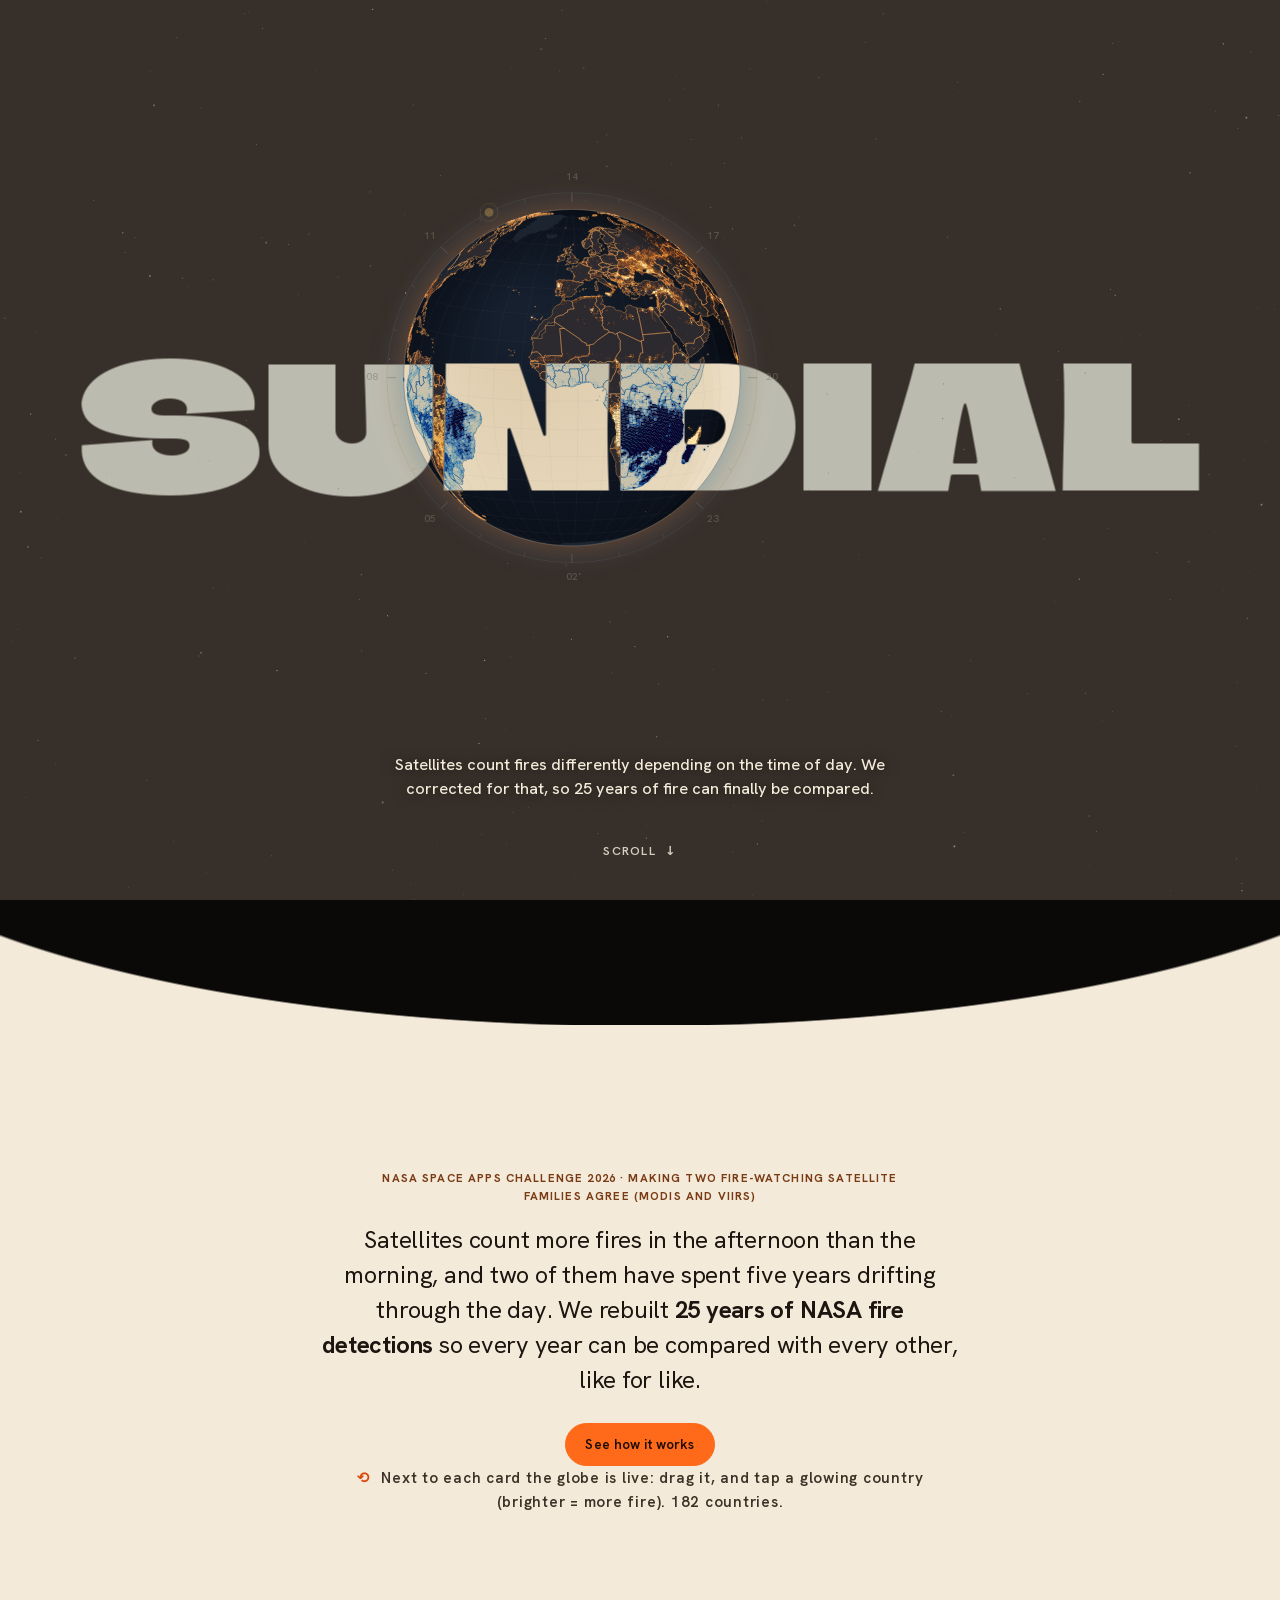
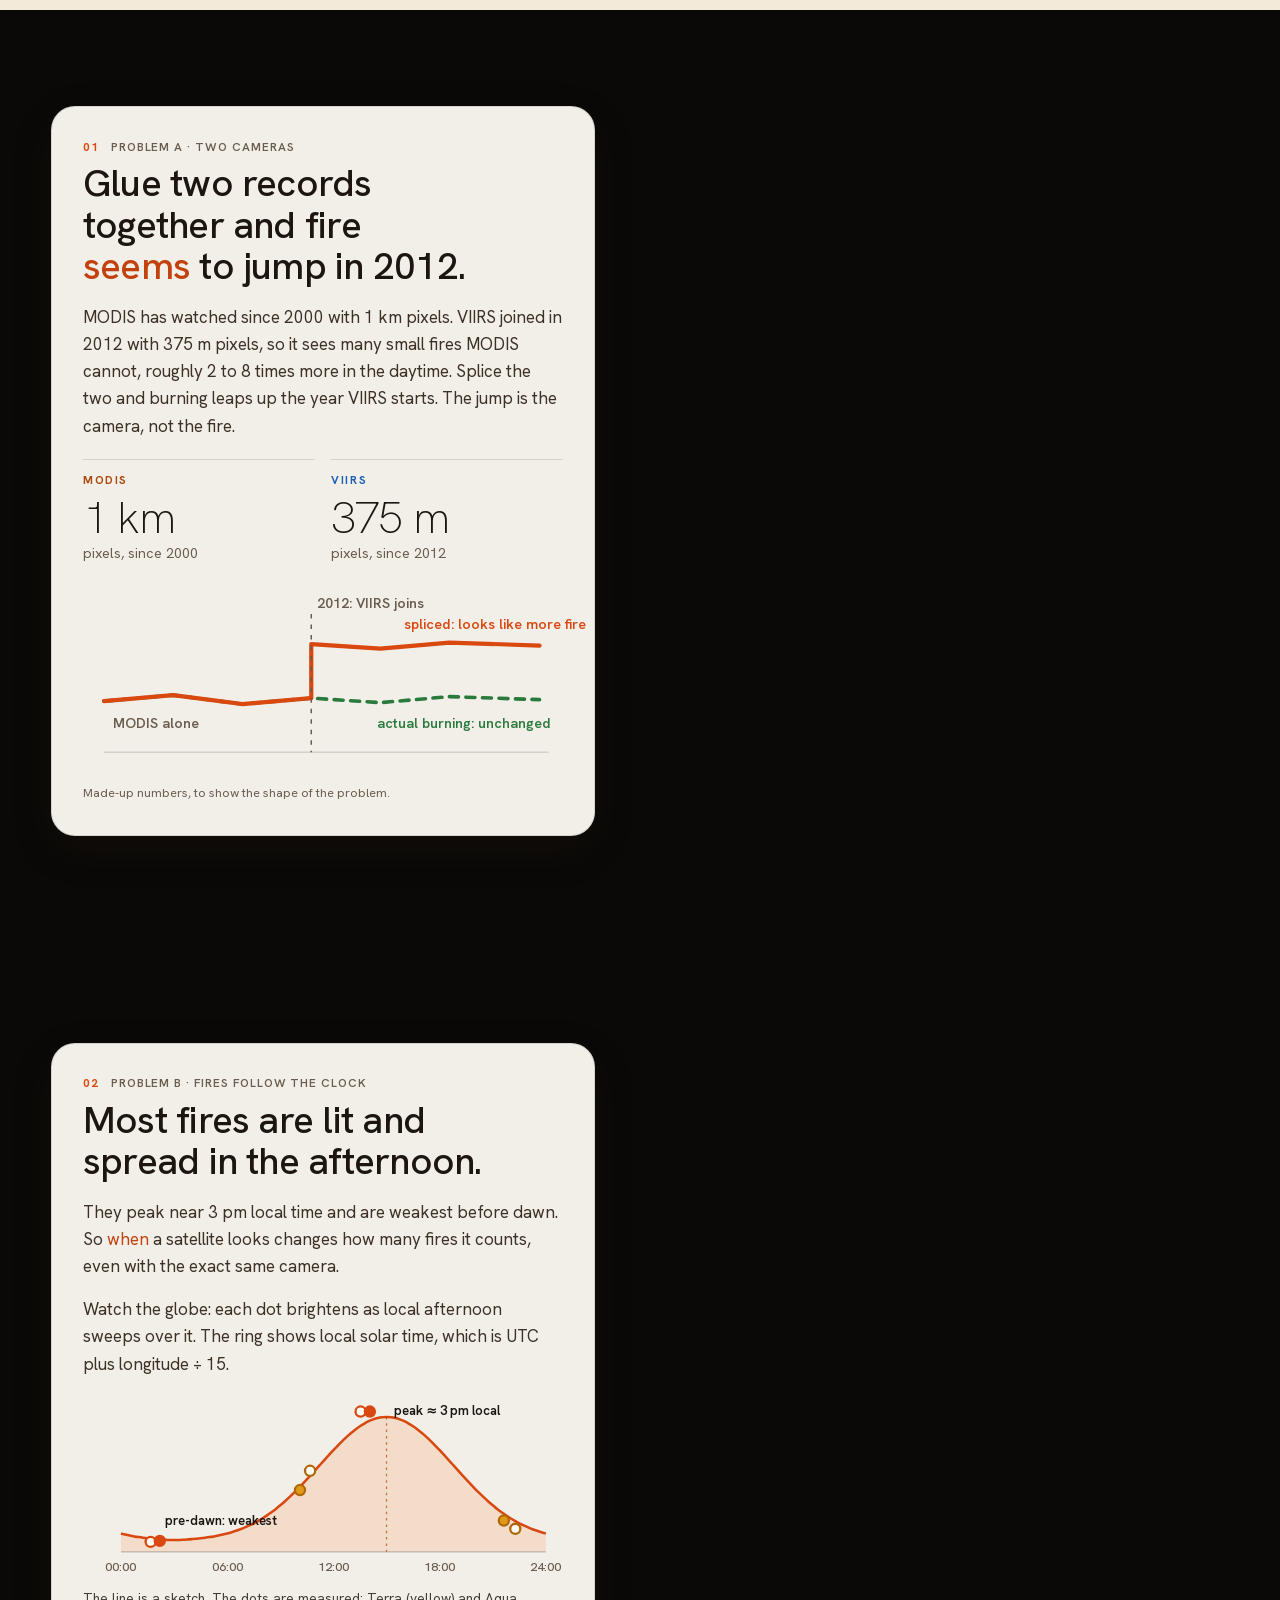
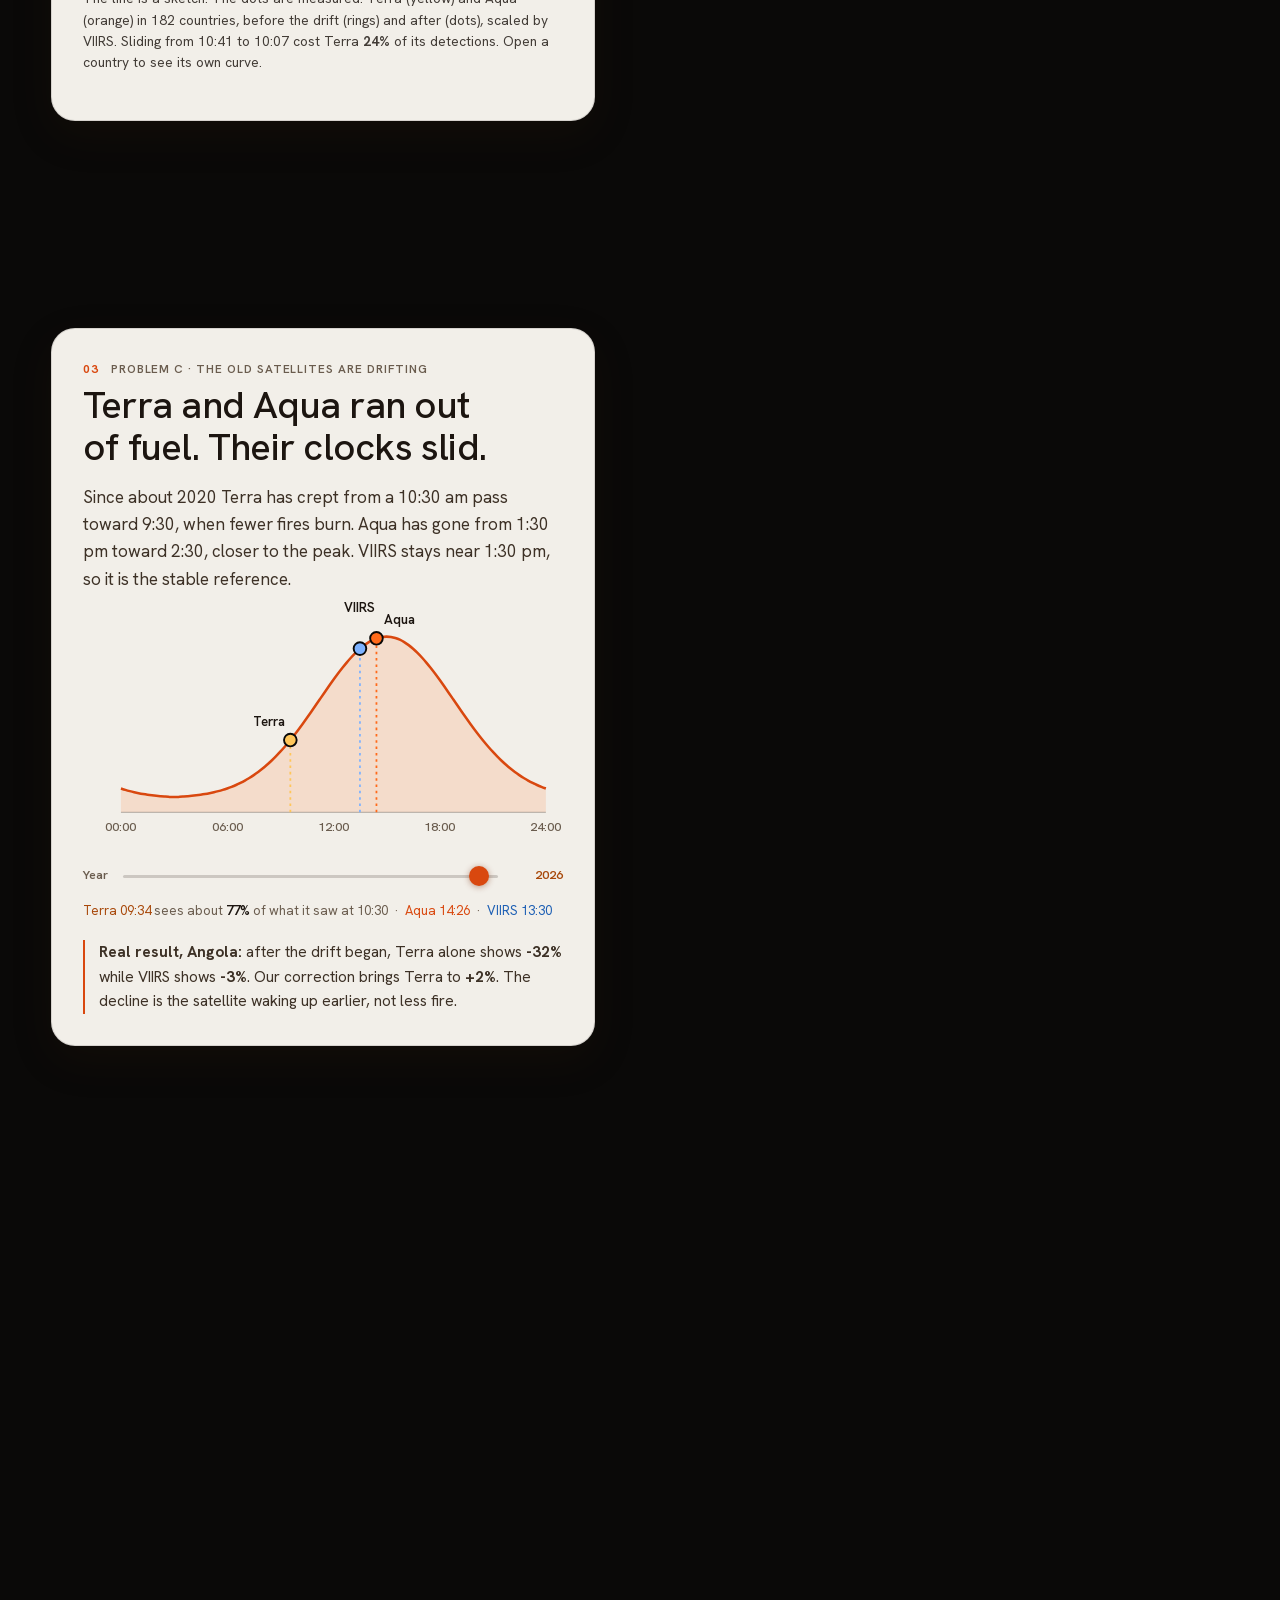
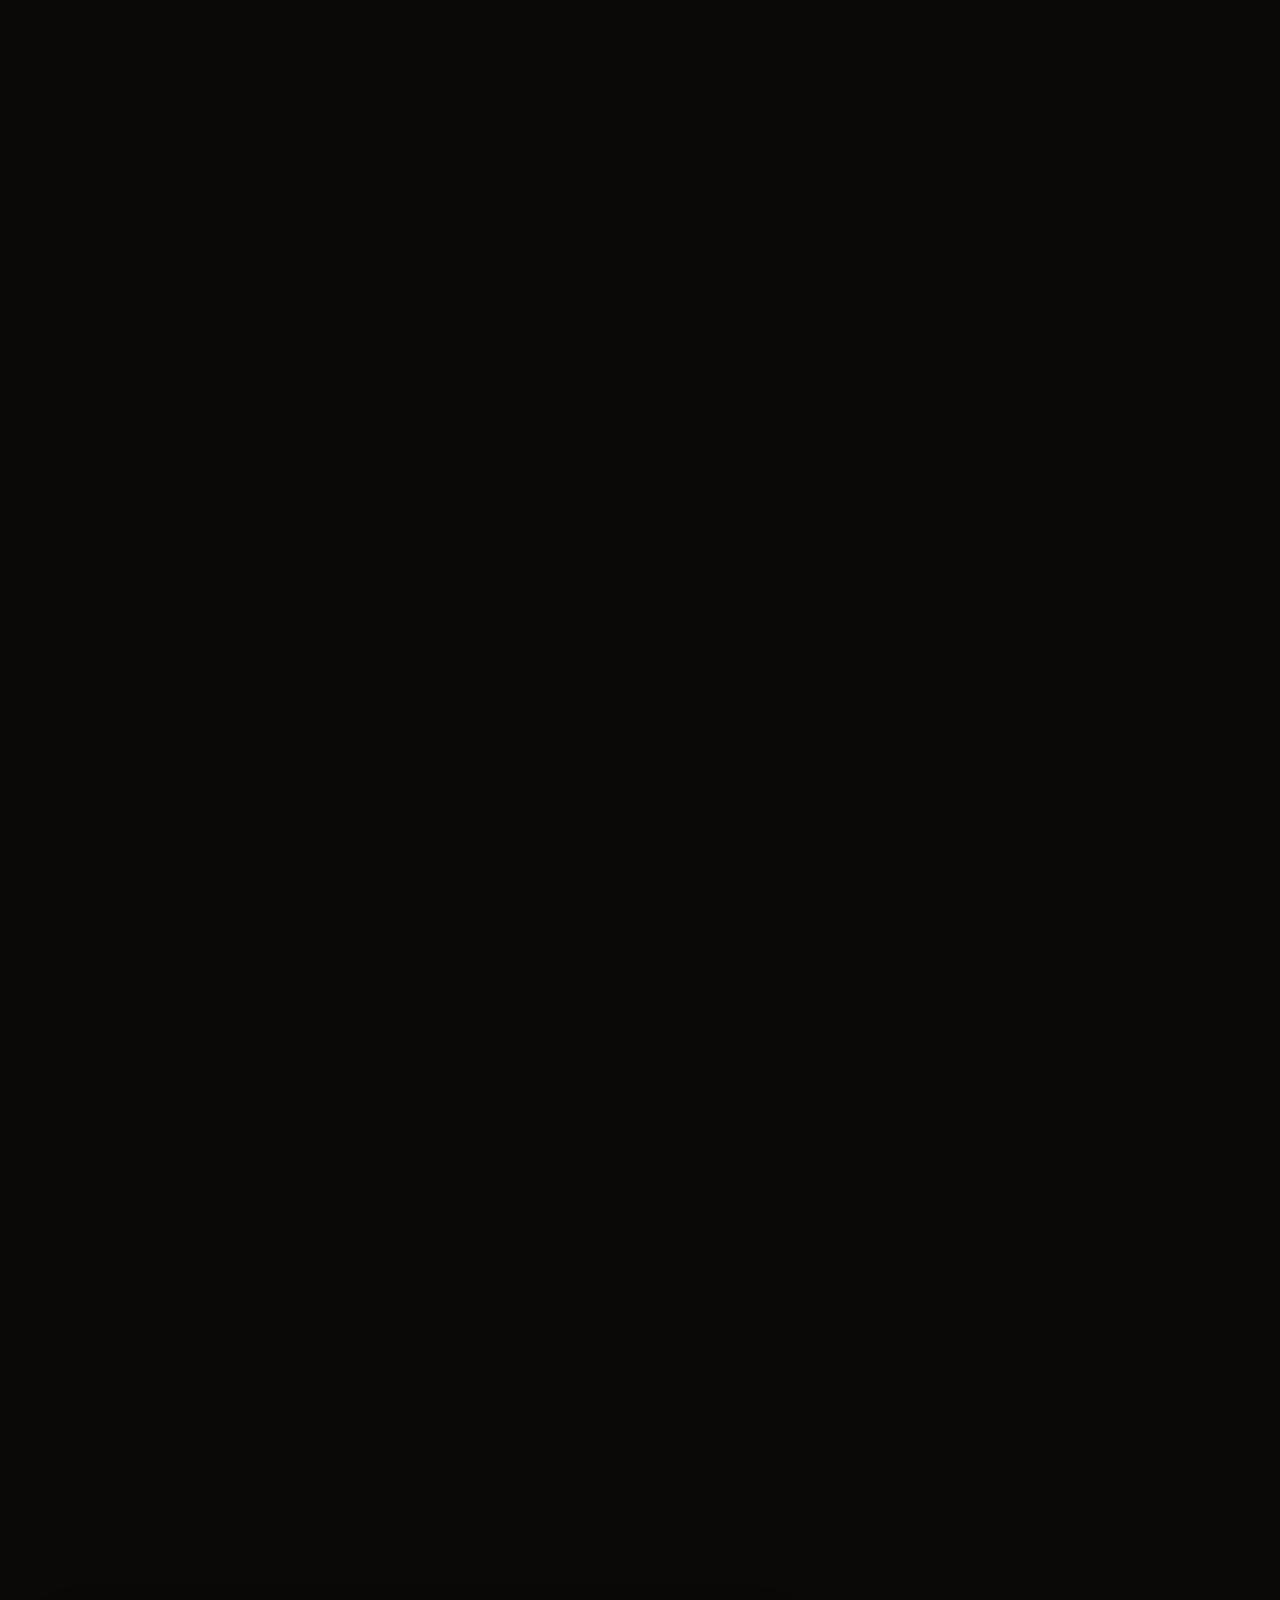
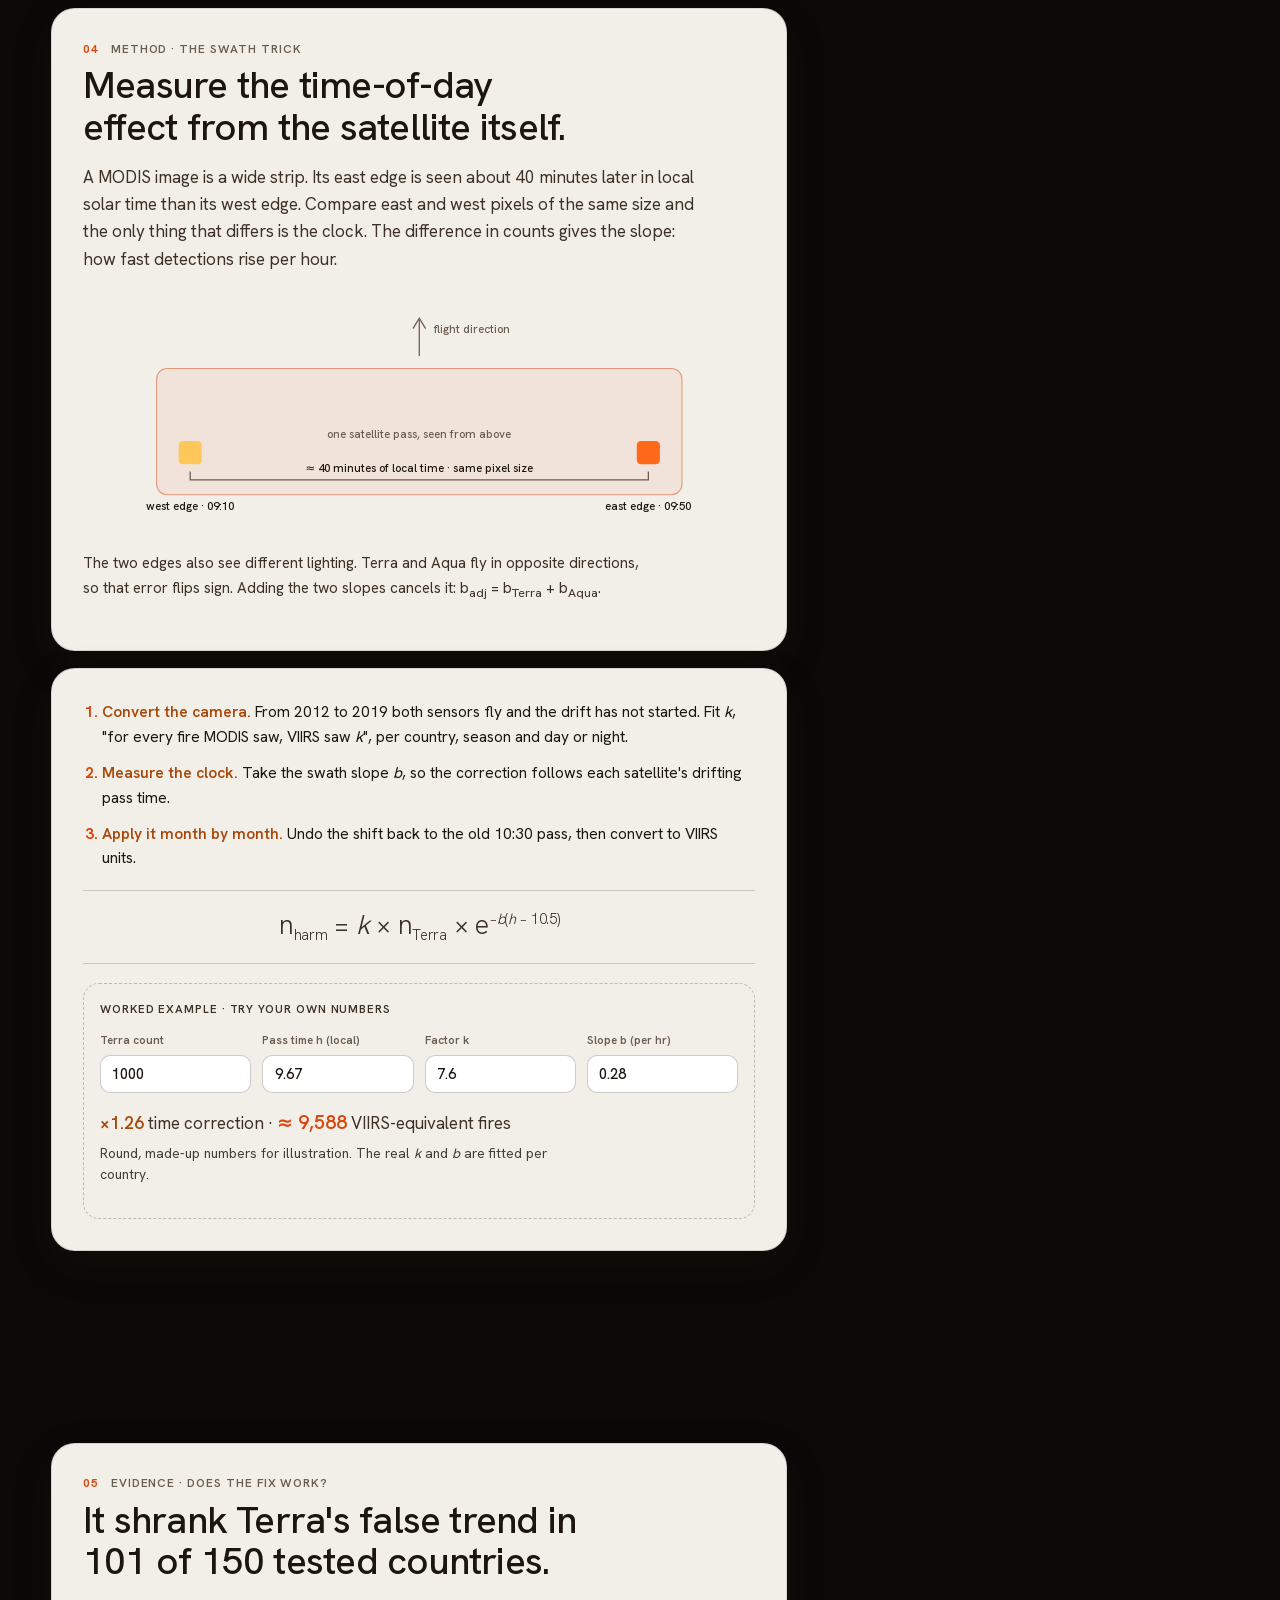
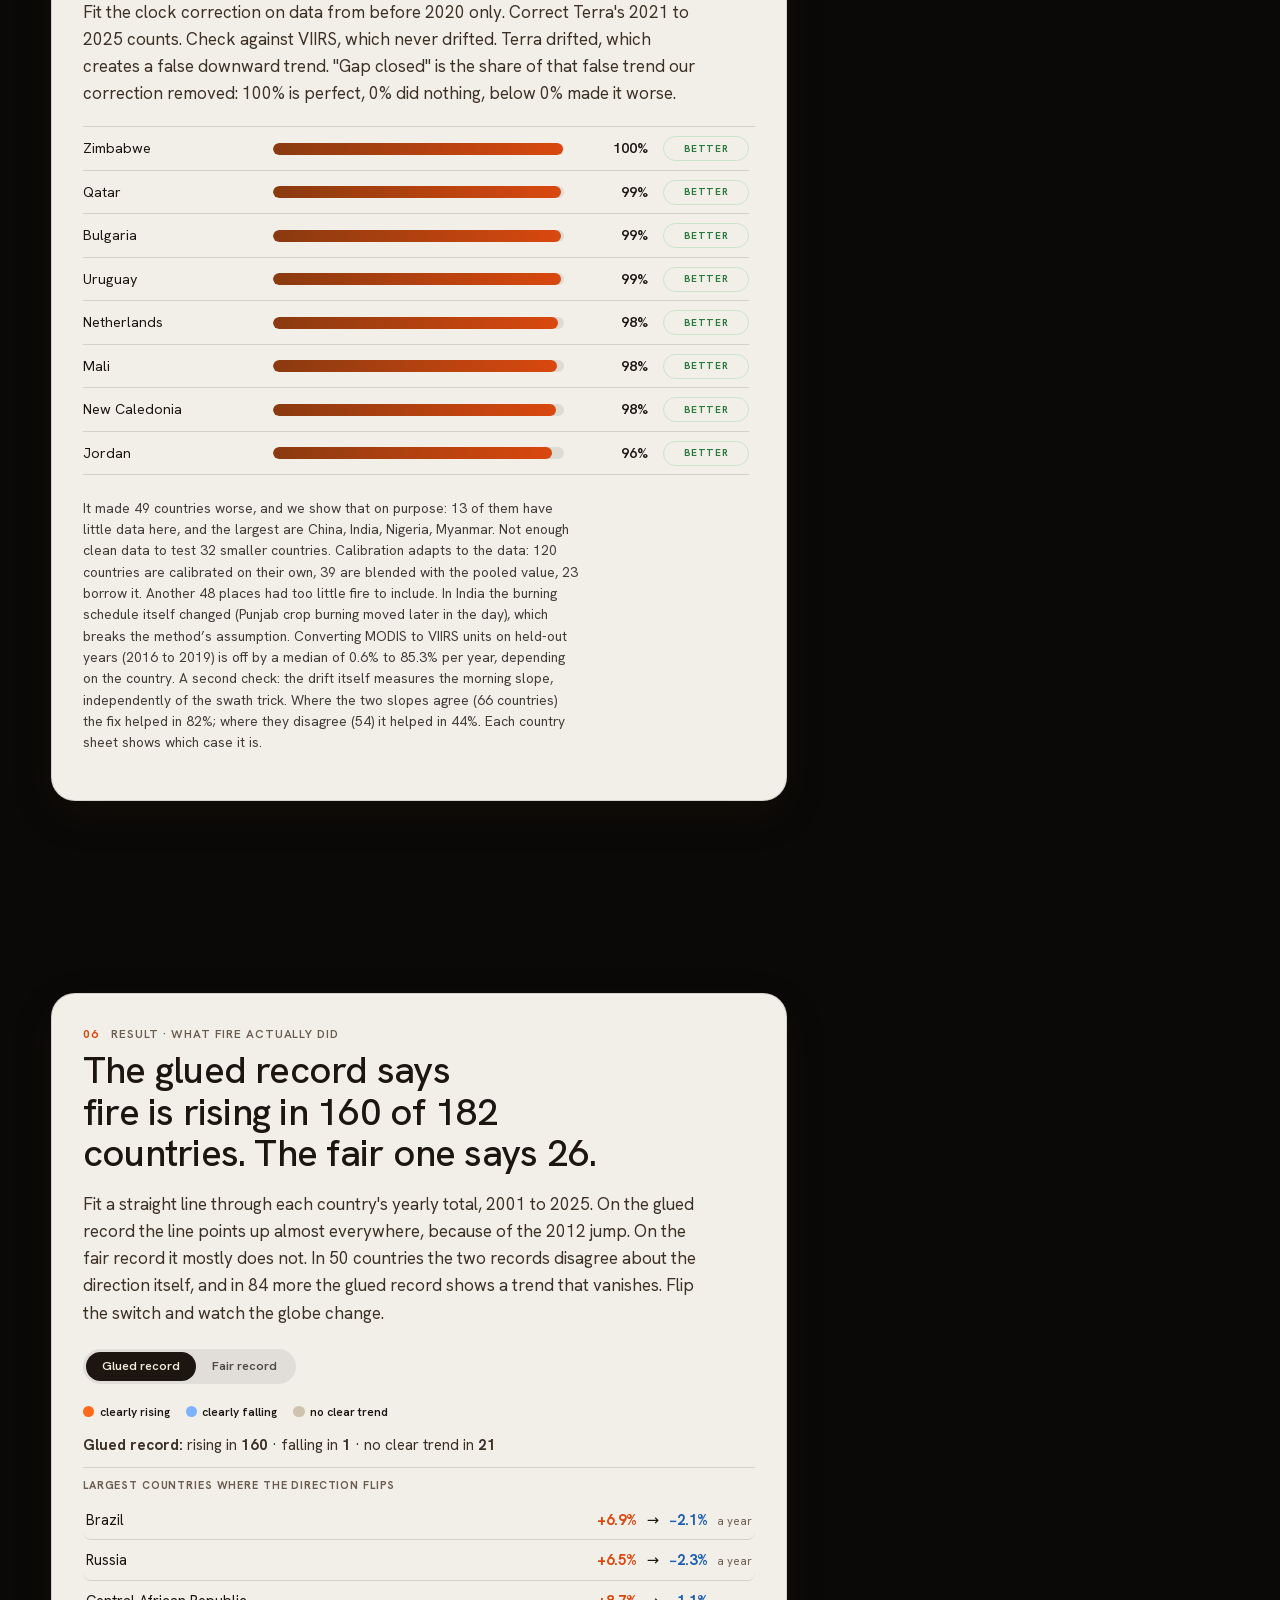
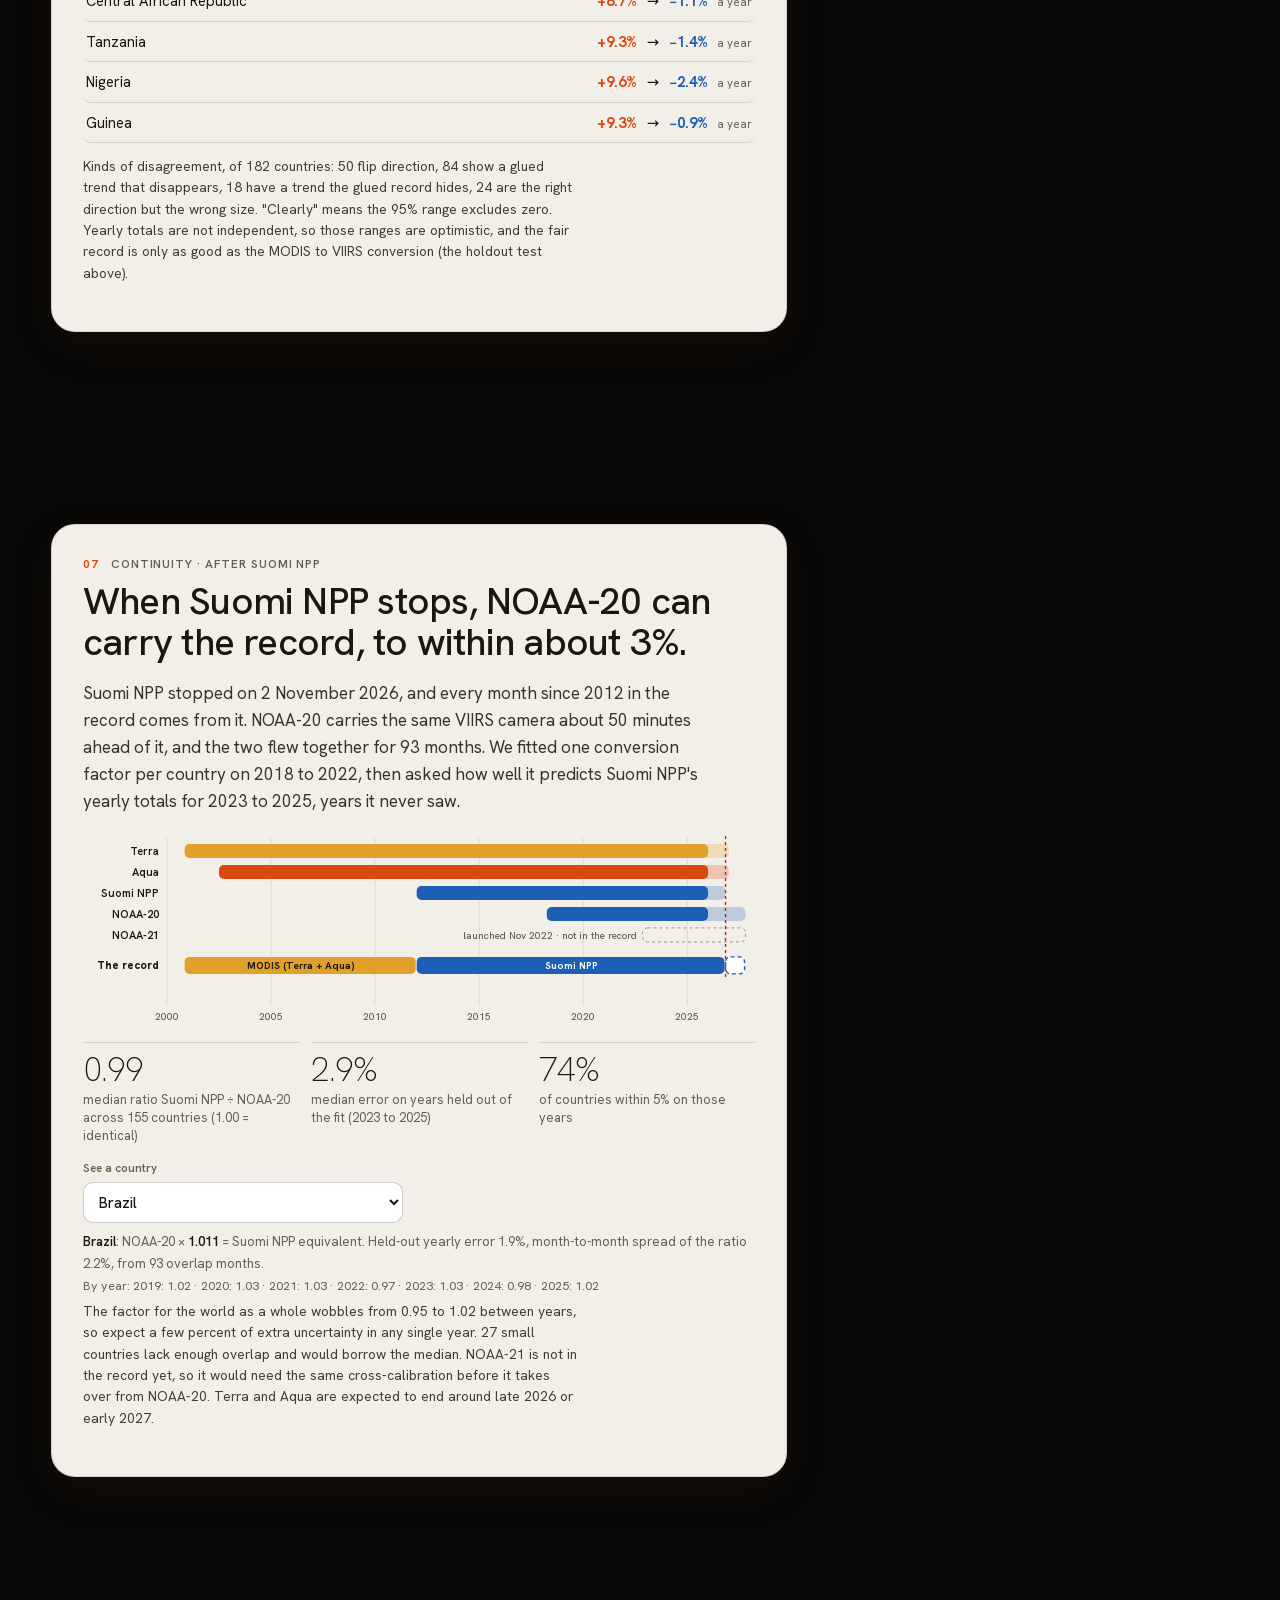
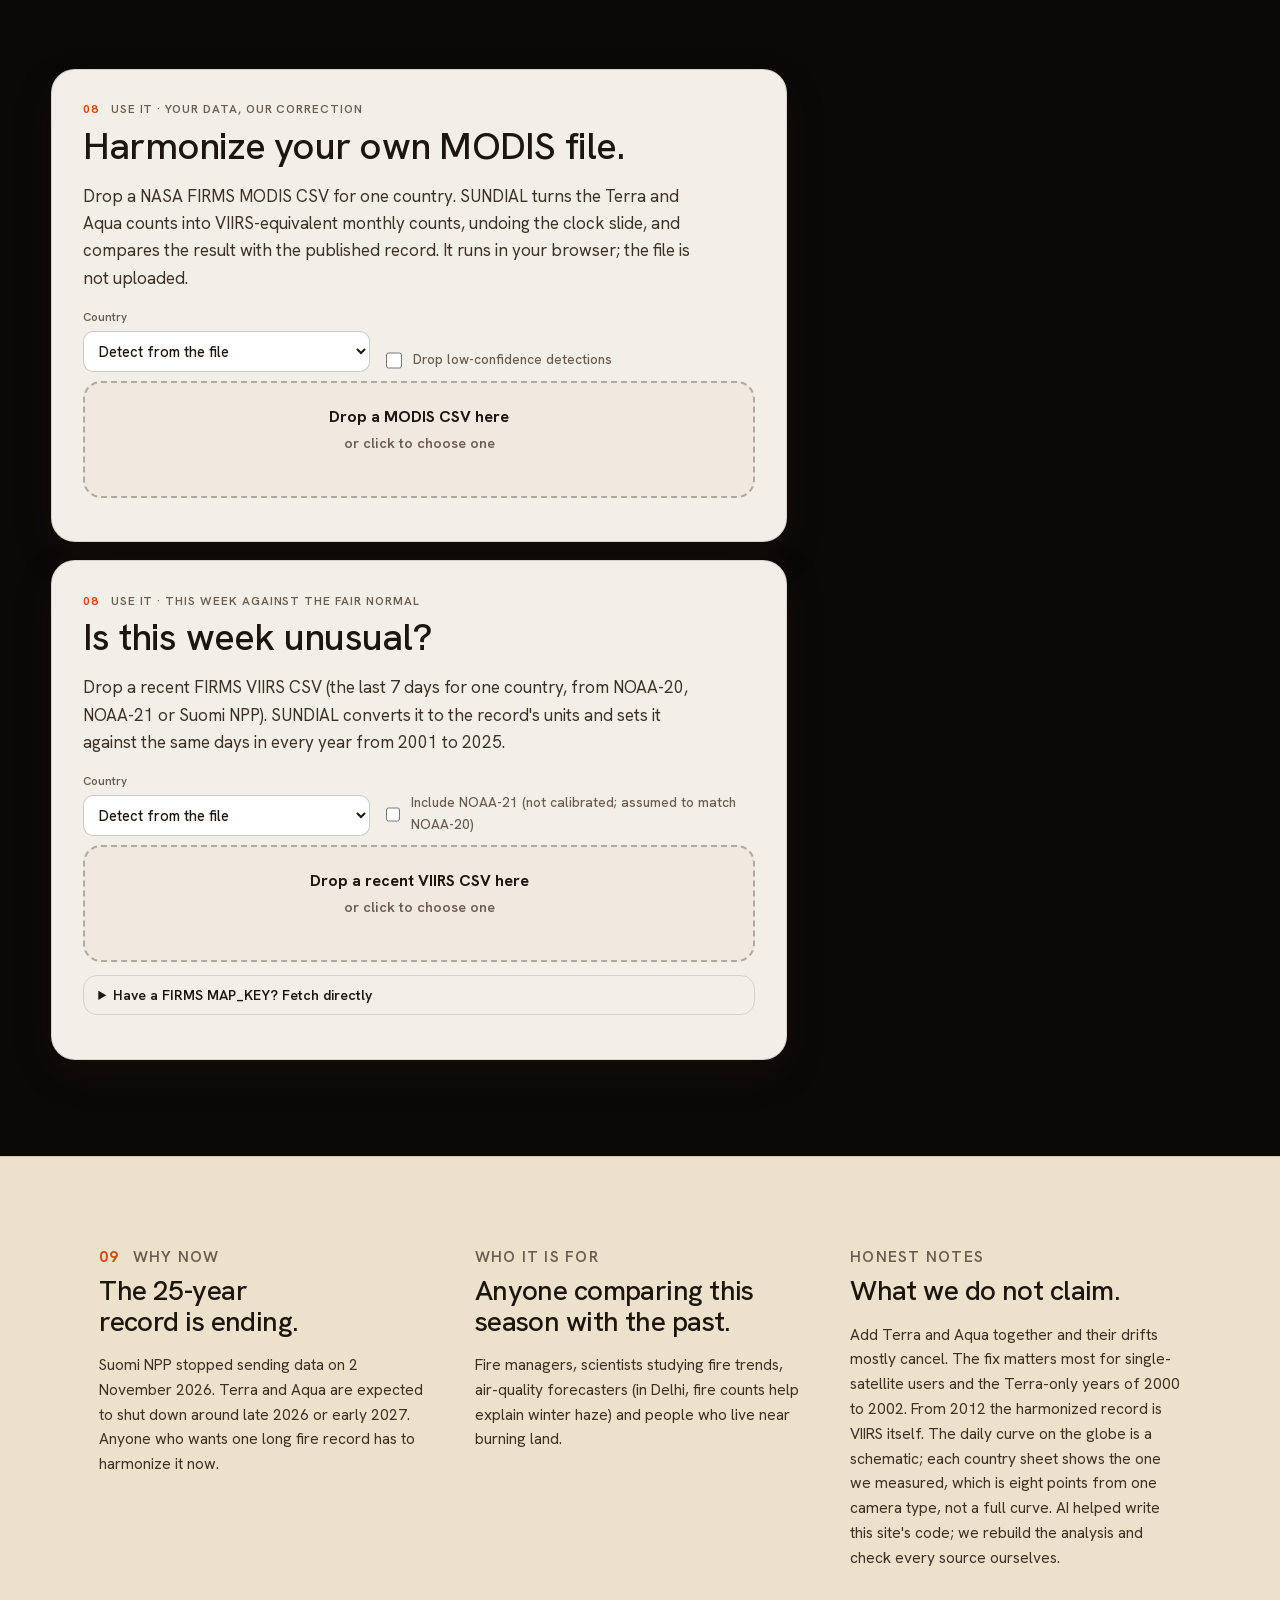
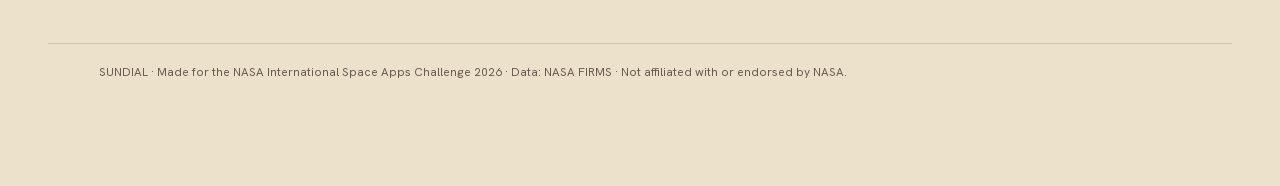
==== sundial/index.html @ a0e64899 "Add the SUNDIAL website (sundial/), as received Static site for the NASA Space Apps entry: globe, st" ====
<!doctype html>
<html lang="en">
<head>
<meta charset="utf-8">
<meta name="viewport" content="width=device-width, initial-scale=1, viewport-fit=cover">
<title>SUNDIAL: one fair fire record</title>
<meta name="description" content="SUNDIAL joins NASA's MODIS and VIIRS fire detections into one burning-activity record, corrected for the time of day each satellite looks. Spin the globe, tap a country.">
<meta property="og:title" content="SUNDIAL: one fair fire record">
<meta property="og:description" content="25 years of NASA fire detections on one fair scale. Built for NASA Space Apps 2026.">
<meta name="theme-color" content="#0a0908">
<link rel="icon" href="data:image/svg+xml,%3Csvg xmlns='http://www.w3.org/2000/svg' viewBox='0 0 32 32'%3E%3Crect width='32' height='32' rx='7' fill='%230a0908'/%3E%3Ccircle cx='16' cy='18' r='9' fill='none' stroke='%23f3ead9' stroke-width='1.6'/%3E%3Cpath d='M16 18 L25 9' stroke='%23ff6a1a' stroke-width='2.4' stroke-linecap='round'/%3E%3C/svg%3E">
<link rel="preload" href="fonts/climate-crisis-latin.woff2" as="font" type="font/woff2" crossorigin>
<link rel="preload" href="fonts/hanken-grotesk-latin.woff2" as="font" type="font/woff2" crossorigin>
<link rel="stylesheet" href="styles.css">
</head>
<body class="loading">

<a class="skip" href="#cameras">Skip to the story</a>

<div id="loader" role="status" aria-label="Loading SUNDIAL">
  <svg viewBox="0 0 120 120" width="120" height="120" aria-hidden="true">
    <circle class="l-ring" cx="60" cy="68" r="38" fill="none" stroke="#f3ead9" stroke-width="2.4"/>
    <path class="l-tick" d="M60 30 V38 M98 68 H90 M22 68 H30 M33 41 L38.5 46.5 M87 41 L81.5 46.5" stroke="#f3ead9" stroke-width="2.4" stroke-linecap="round" fill="none"/>
    <path class="l-gnomon" d="M60 68 L88 26" stroke="#ff6a1a" stroke-width="5" stroke-linecap="round" fill="none"/>
    <circle class="l-dot" cx="60" cy="68" r="4.5" fill="#f3ead9"/>
  </svg>
</div>

<div id="sky" aria-hidden="true"></div>
<div id="glow" aria-hidden="true"></div>
<div id="stage" aria-hidden="true">
  <canvas id="globe"></canvas>
  <canvas id="embers"></canvas>
</div>

<h1 id="title"><a href="#hero" aria-label="SUNDIAL, back to the top">SUNDIAL</a></h1>
<div id="gtip" class="gtip" hidden></div>

<main>

<!-- 00: the art -->
<section id="hero" class="scene hero">
  <p class="hero-line">Satellites count fires differently depending on the time of day. We corrected for that, so 25 years of fire can finally be compared.</p>
  <a class="scroll-cue" href="#intro">Scroll <span aria-hidden="true">↓</span></a>
  <div class="chin" aria-hidden="true"></div>
</section>

<section id="intro" class="intro">
  <div class="intro-in">
    <p class="intro-kicker">NASA Space Apps Challenge 2026 · Making two fire-watching satellite families agree (MODIS and VIIRS)</p>
    <p class="intro-lede">Satellites count more fires in the afternoon than the morning, and two of them have spent five years drifting through the day. We rebuilt <b>25 years of NASA fire detections</b> so every year can be compared with every other, like for like.</p>
    <p class="chin-actions">
      <a class="btn" href="#cameras">See how it works</a>
    </p>
    <p class="explore-hint"><span aria-hidden="true">⟲</span> Loading the globe…</p>
  </div>
</section>


<!-- 02 -->
<section id="cameras" class="scene">
  <div class="col">
    <div class="card">
      <p class="eyebrow"><b>01</b> Problem A · Two cameras</p>
      <h2>Glue two records together and fire <em>seems</em> to jump in 2012.</h2>
      <p>MODIS has watched since 2000 with 1 km pixels. VIIRS joined in 2012 with 375 m pixels, so it sees many small fires MODIS cannot, roughly 2 to 8 times more in the daytime. Splice the two and burning leaps up the year VIIRS starts. The jump is the camera, not the fire.</p>
      <dl class="pair">
        <div><dt>MODIS</dt><dd><span class="big">1 km</span> pixels, since 2000</dd></div>
        <div><dt class="v">VIIRS</dt><dd><span class="big">375 m</span> pixels, since 2012</dd></div>
      </dl>
      <figure class="jump" id="jump" aria-label="Chart: spliced record jumps up in 2012 when VIIRS starts; the true level stays flat">
        <svg viewBox="0 0 320 130" role="img" aria-hidden="true">
          <line x1="14" y1="112" x2="310" y2="112" class="ax"/>
          <path class="real" d="M14 78 L60 74 L106 80 L152 76 L198 79 L244 75 L304 77"/>
          <path class="spliced" d="M14 78 L60 74 L106 80 L152 76 L152 40 L198 43 L244 39 L304 41"/>
          <line x1="152" y1="20" x2="152" y2="112" class="mark"/>
          <text x="156" y="16" class="t">2012: VIIRS joins</text>
          <text x="20" y="96" class="t d">MODIS alone</text>
          <text x="214" y="30" class="t hi">spliced: looks like more fire</text>
          <text x="196" y="96" class="t lo">actual burning: unchanged</text>
        </svg>
        <figcaption>Made-up numbers, to show the shape of the problem.</figcaption>
      </figure>
    </div>
  </div>
</section>

<!-- 03 -->
<section id="clock" class="scene">
  <div class="col">
    <div class="card">
      <p class="eyebrow"><b>02</b> Problem B · Fires follow the clock</p>
      <h2>Most fires are lit and spread in the afternoon.</h2>
      <p>They peak near 3 pm local time and are weakest before dawn. So <em>when</em> a satellite looks changes how many fires it counts, even with the exact same camera.</p>
      <p>Watch the globe: each dot brightens as local afternoon sweeps over it. The ring shows local solar time, which is UTC plus longitude ÷ 15.</p>
      <div class="chart-wrap" id="diurnal-static" role="img" aria-label="Schematic daily fire curve peaking around 3 pm, with eight measured points from Terra and Aqua laid over it"></div>
      <p class="tiny" id="rh-story" hidden></p>
    </div>
  </div>
</section>

<!-- 04 -->
<section id="drift" class="scene tall">
  <div class="col">
    <div class="card sticky">
      <p class="eyebrow"><b>03</b> Problem C · The old satellites are drifting</p>
      <h2>Terra and Aqua ran out of fuel. Their clocks slid.</h2>
      <p>Since about 2020 Terra has crept from a 10:30 am pass toward 9:30, when fewer fires burn. Aqua has gone from 1:30 pm toward 2:30, closer to the peak. VIIRS stays near 1:30 pm, so it is the stable reference.</p>
      <div class="chart-wrap" id="diurnal" role="img" aria-label="Daily fire curve with the pass times of Terra, Aqua and VIIRS for the selected year"></div>
      <label class="scrub">
        <span>Year</span>
        <input id="year" type="range" min="2000" max="2026.8" step="0.1" value="2000">
        <output id="year-out">2000</output>
      </label>
      <p id="drift-read" class="readout" aria-live="polite"></p>
      <p class="aside" id="drift-angola"></p>
    </div>
  </div>
</section>

<!-- 05 -->
<section id="swath" class="scene">
  <div class="col wide">
    <div class="card">
      <p class="eyebrow"><b>04</b> Method · The swath trick</p>
      <h2>Measure the time-of-day effect from the satellite itself.</h2>
      <p>A MODIS image is a wide strip. Its east edge is seen about 40 minutes later in local solar time than its west edge. Compare east and west pixels of the same size and the only thing that differs is the clock. The difference in counts gives the slope: how fast detections rise per hour.</p>
      <figure class="swath-fig" id="swath-fig" aria-label="Diagram of one satellite pass. West edge pixel is seen at 09:10, east edge pixel at 09:50, with the same pixel size."></figure>
      <p class="small">The two edges also see different lighting. Terra and Aqua fly in opposite directions, so that error flips sign. Adding the two slopes cancels it: <span class="nowrap">b<sub>adj</sub> = b<sub>Terra</sub> + b<sub>Aqua</sub></span>.</p>
    </div>
    <div class="card steps">
      <ol>
        <li><b>Convert the camera.</b> From 2012 to 2019 both sensors fly and the drift has not started. Fit <i>k</i>, "for every fire MODIS saw, VIIRS saw <i>k</i>", per country, season and day or night.</li>
        <li><b>Measure the clock.</b> Take the swath slope <i>b</i>, so the correction follows each satellite's drifting pass time.</li>
        <li><b>Apply it month by month.</b> Undo the shift back to the old 10:30 pass, then convert to VIIRS units.</li>
      </ol>
      <p class="formula" aria-label="n harmonized equals k times n Terra times e to the minus b times h minus 10.5">
        n<sub>harm</sub> = <i>k</i> × n<sub>Terra</sub> × e<sup>−<i>b</i>(<i>h</i> − 10.5)</sup>
      </p>
      <form class="calc" id="calc" onsubmit="return false">
        <p class="calc-title">Worked example · try your own numbers</p>
        <div class="calc-grid">
          <label>Terra count<input id="c-n" type="number" value="1000" min="0" step="1"></label>
          <label>Pass time h (local)<input id="c-h" type="number" value="9.67" min="8" max="12" step="0.01"></label>
          <label>Factor k<input id="c-k" type="number" value="7.6" min="1" max="20" step="0.1"></label>
          <label>Slope b (per hr)<input id="c-b" type="number" value="0.28" min="0" max="1" step="0.01"></label>
        </div>
        <p class="calc-out" aria-live="polite"><span id="c-mult">×1.26</span> time correction · <span id="c-res">≈ 9,600</span> VIIRS-equivalent fires</p>
        <p class="tiny">Round, made-up numbers for illustration. The real <i>k</i> and <i>b</i> are fitted per country.</p>
      </form>
    </div>
  </div>
</section>

<!-- 06 -->
<section id="evidence" class="scene">
  <div class="col wide">
    <div class="card">
      <p class="eyebrow"><b>05</b> Evidence · Does the fix work?</p>
      <h2 id="ev-title">We test it on years the method never got to see.</h2>
      <p>Fit the clock correction on data from before 2020 only. Correct Terra's 2021 to 2025 counts. Check against VIIRS, which never drifted. Terra drifted, which creates a false downward trend. "Gap closed" is the share of that false trend our correction removed: 100% is perfect, 0% did nothing, below 0% made it worse.</p>
      <ul class="board" id="board"></ul>
      <p class="tiny" id="ev-note"></p>
    </div>
  </div>
</section>

<!-- 07 -->
<section id="trend" class="scene">
  <div class="col wide">
    <div class="card">
      <p class="eyebrow"><b>06</b> Result · What fire actually did</p>
      <h2 id="tr-title">Is fire rising? It depends which record you trust.</h2>
      <p id="tr-lede">Fit a straight line through each country's yearly total, 2001 to 2025. On the glued record the line points up almost everywhere, because of the 2012 jump. On the fair record it does not. Flip the switch and watch the globe change.</p>
      <div class="seg" role="group" aria-label="Which record colours the globe" id="tr-seg">
        <button type="button" data-m="n" class="on">Glued record</button><button type="button" data-m="h">Fair record</button>
      </div>
      <div class="keys" id="tr-keys"><span><i style="background:#ff6a1a"></i>clearly rising</span><span><i style="background:#7db2ff"></i>clearly falling</span><span><i style="background:#cfc3ae"></i>no clear trend</span></div>
      <p class="tr-tally" id="tr-tally" aria-live="polite"></p>
      <ul class="tr-list" id="tr-list"></ul>
      <p class="tiny" id="tr-note"></p>
    </div>
  </div>
</section>

<!-- 08 -->
<section id="continuity" class="scene">
  <div class="col wide">
    <div class="card">
      <p class="eyebrow"><b>07</b> Continuity · After Suomi NPP</p>
      <h2 id="ct-title">When Suomi NPP stops, can the record go on?</h2>
      <p id="ct-lede"></p>
      <figure class="ct-fig" id="ct-timeline" aria-label="Timeline of the fire-watching satellites and which one carries the record in each period"></figure>
      <div class="stats" id="ct-stats"></div>
      <label class="ct-pick"><span>See a country</span><select id="ct-country"></select></label>
      <p class="readout ct-read" id="ct-read" aria-live="polite"></p>
      <p class="tiny" id="ct-note"></p>
    </div>
  </div>
</section>

<!-- 09 -->
<section id="tools" class="scene">
  <div class="col wide">
    <div class="card tool" id="hz">
      <p class="eyebrow"><b>08</b> Use it · Your data, our correction</p>
      <h2>Harmonize your own MODIS file.</h2>
      <p>Drop a NASA FIRMS MODIS CSV for one country. SUNDIAL turns the Terra and Aqua counts into VIIRS-equivalent monthly counts, undoing the clock slide, and compares the result with the published record. It runs in your browser; the file is not uploaded.</p>
      <div class="tool-row">
        <label>Country<select id="hz-country"><option value="">Detect from the file</option></select></label>
        <label class="chk"><input type="checkbox" id="hz-low"> Drop low-confidence detections</label>
      </div>
      <label class="drop" id="hz-drop" for="hz-file"><input type="file" id="hz-file" accept=".csv,text/csv,text/plain"><b>Drop a MODIS CSV here</b><span>or click to choose one</span><small id="hz-prog" aria-live="polite"></small></label>
      <div class="tool-out" id="hz-out" hidden></div>
    </div>
    <div class="card tool" id="wk">
      <p class="eyebrow"><b>08</b> Use it · This week against the fair normal</p>
      <h2>Is this week unusual?</h2>
      <p>Drop a recent FIRMS VIIRS CSV (the last 7 days for one country, from NOAA-20, NOAA-21 or Suomi NPP). SUNDIAL converts it to the record's units and sets it against the same days in every year from 2001 to 2025.</p>
      <div class="tool-row">
        <label>Country<select id="wk-country"><option value="">Detect from the file</option></select></label>
        <label class="chk"><input type="checkbox" id="wk-21"> Include NOAA-21 (not calibrated; assumed to match NOAA-20)</label>
      </div>
      <label class="drop" id="wk-drop" for="wk-file"><input type="file" id="wk-file" accept=".csv,text/csv,text/plain"><b>Drop a recent VIIRS CSV here</b><span>or click to choose one</span><small id="wk-prog" aria-live="polite"></small></label>
      <details class="key"><summary>Have a FIRMS MAP_KEY? Fetch directly</summary>
        <div class="tool-row"><label>MAP_KEY (kept in this tab only)<input type="password" id="wk-key" autocomplete="off" spellcheck="false"></label><button type="button" class="btn" id="wk-go">Fetch the last 7 days</button></div>
        <p class="tiny">Needs a country picked above. If the browser blocks the request, download the CSV from <a href="https://firms.modaps.eosdis.nasa.gov/active_fire/" target="_blank" rel="noopener">FIRMS</a> and drop it here instead.</p>
      </details>
      <div class="tool-out" id="wk-out" hidden></div>
    </div>
  </div>
</section>

</main>

<nav class="sr" aria-label="Countries with data"><ul id="places-list"></ul></nav>

<nav id="dock" class="dock" aria-label="Sections">
    <a href="#cameras" data-for="cameras"><svg viewBox="0 0 24 24" aria-hidden="true"><circle cx="12" cy="12" r="8.5"/><path d="M12 12 17 6.5M12 6v1.5M18 12h-1.5M6 12h1.5"/></svg><span>Problem</span></a>
  <a href="#swath" data-for="swath"><svg viewBox="0 0 24 24" aria-hidden="true"><path d="M3 17c4-9 14-9 18 0M3 17h18"/><circle cx="8" cy="12" r="1.2"/><circle cx="16" cy="12" r="1.2"/></svg><span>Method</span></a>
  <a href="#evidence" data-for="evidence"><svg viewBox="0 0 24 24" aria-hidden="true"><path d="M4 19V9M10 19V5M16 19v-7M22 19H2"/></svg><span>Evidence</span></a>
  <a href="#tools" data-for="tools"><svg viewBox="0 0 24 24" aria-hidden="true"><path d="M12 4v11M7 11l5 5 5-5M5 20h14"/></svg><span>Use it</span></a>
</nav>

<div id="sheet" class="sheet" role="dialog" aria-modal="true" aria-hidden="true" aria-labelledby="sheet-name">
  <button type="button" class="sheet-back" id="sheet-back"><svg viewBox="0 0 24 24" aria-hidden="true"><path d="M15 5l-7 7 7 7"/></svg><span>Globe</span></button>
  <div class="sheet-bar" id="sheet-bar" aria-hidden="true"><span id="bar-name"></span><span id="bar-val"></span></div>
  <div class="sheet-scroll" id="sheet-scroll">
    <header class="sheet-head">
      <h2 id="sheet-name"></h2>
      <p class="tier" id="tier"></p>
      <label class="switch"><span class="sr">Switch country</span><select id="switch"></select></label>
      <p class="sheet-num" id="sheet-num"></p>
      <p class="sheet-cond" id="sheet-cond"></p>
      <p class="sheet-hl" id="sheet-hl"></p>
      <div class="stepper" role="group" aria-label="Change month">
        <button type="button" id="m-prev" aria-label="Previous month">‹</button>
        <span id="m-label"></span>
        <button type="button" id="m-next" aria-label="Next month">›</button>
      </div>
    </header>
    <div class="cards" id="cards"></div>
    <p class="sheet-foot">Fire detections: NASA FIRMS (MODIS and VIIRS). Harmonization by SUNDIAL. Counts are in VIIRS-equivalent detections per month.</p>
  </div>
</div>

<section class="closing" id="why">
  <div class="wrap grid3">
    <div>
      <p class="eyebrow"><b>09</b> Why now</p>
      <h2>The 25-year record is ending.</h2>
      <p>Suomi NPP stopped sending data on 2 November 2026. Terra and Aqua are expected to shut down around late 2026 or early 2027. Anyone who wants one long fire record has to harmonize it now.</p>
    </div>
    <div>
      <p class="eyebrow">Who it is for</p>
      <h2>Anyone comparing this season with the past.</h2>
      <p>Fire managers, scientists studying fire trends, air-quality forecasters (in Delhi, fire counts help explain winter haze) and people who live near burning land.</p>
    </div>
    <div>
      <p class="eyebrow">Honest notes</p>
      <h2>What we do not claim.</h2>
      <p>Add Terra and Aqua together and their drifts mostly cancel. The fix matters most for single-satellite users and the Terra-only years of 2000 to 2002. From 2012 the harmonized record is VIIRS itself. The daily curve on the globe is a schematic; each country sheet shows the one we measured, which is eight points from one camera type, not a full curve. AI helped write this site's code; we rebuild the analysis and check every source ourselves.</p>
    </div>
  </div>
  <footer class="foot wrap">
    <p>SUNDIAL · Made for the NASA International Space Apps Challenge 2026 · Data: NASA FIRMS · Not affiliated with or endorsed by NASA.</p>
  </footer>
</section>

<script src="vendor/d3.min.js"></script>
<script src="vendor/topojson-client.min.js"></script>
<script src="vendor/world.js"></script>
<script src="js/core.js"></script>
<script src="js/sky.js"></script>
<script src="js/data.js"></script>
<script src="js/rhythm.js"></script>
<script src="js/trend.js"></script>
<script src="js/continuity.js"></script>
<script src="js/harmonize.js"></script>
<script src="js/firms.js"></script>
<script src="js/extras.js"></script>
<script src="js/globe.js"></script>
<script src="js/app.js"></script>
</body>
</html>
---- sundial/styles.css ----
@font-face { font-family: "Climate Crisis"; src: url("fonts/climate-crisis-latin.woff2") format("woff2"); font-weight: 400; font-display: swap; }
@font-face { font-family: "Hanken Grotesk"; src: url("fonts/hanken-grotesk-latin.woff2") format("woff2"); font-weight: 100 900; font-display: swap; }

:root {
  --ink: #0a0908; --ink2: #12100e;
  --paper: #f3ead9; --paperInk: #1c1510;
  --bone: #f3ead9; --dim: #a8a091;
  --line: rgba(243, 234, 217, 0.14);
  --ember: #ff6a1a; --sun: #ffc65a; --viirs: #7db2ff; --ok: #8fd19e; --bad: #ff8f7e;
  --display: "Climate Crisis", "Arial Black", Impact, sans-serif;
  --sans: "Hanken Grotesk", system-ui, -apple-system, "Segoe UI", sans-serif;
  --gut: clamp(1.1rem, 4vw, 3.4rem);
  --glass: rgba(14, 8, 5, 0.58);
  --glassLine: rgba(255, 150, 80, 0.22);
}
* { box-sizing: border-box; }
html { scroll-behavior: smooth; background: var(--ink); overflow-x: clip; }
body { margin: 0; overflow-x: clip; background: var(--ink); color: var(--bone); font: 400 1.0625rem/1.6 var(--sans); -webkit-font-smoothing: antialiased; }
body.loading, body.sheet-open { overflow: hidden; }
@media (prefers-reduced-motion: reduce) { html { scroll-behavior: auto; } * { transition: none !important; animation: none !important; } }
h1, h2, h3 { margin: 0; font-weight: 500; letter-spacing: -0.02em; line-height: 1.08; }
h2 { font-size: clamp(1.7rem, 3vw, 2.5rem); margin: 0.4rem 0 1rem; text-wrap: balance; }
em { font-style: normal; color: var(--sun); }
p { margin: 0 0 1rem; max-width: 62ch; }
a { color: inherit; }
.sr { position: absolute; width: 1px; height: 1px; overflow: hidden; clip: rect(0 0 0 0); }
.skip { position: absolute; left: -999px; top: 0; background: var(--bone); color: var(--ink); padding: 0.6rem 1rem; z-index: 200; }
.skip:focus { left: 1rem; top: 1rem; }
:focus-visible { outline: 2px solid var(--sun); outline-offset: 3px; }
.eyebrow { font-size: 0.74rem; font-weight: 600; letter-spacing: 0.08em; text-transform: uppercase; color: var(--dim); margin: 0; }
.eyebrow b { color: var(--ember); margin-right: 0.5rem; }
.tiny { font-size: 0.76rem; color: var(--dim); line-height: 1.55; }
.small { font-size: 0.95rem; color: #d3cabb; }
.nowrap { white-space: nowrap; }

/* ---------- loader ---------- */
#loader { position: fixed; inset: 0; z-index: 100; background: var(--ink); display: grid; place-items: center; transition: opacity 0.7s 0.1s, visibility 0s 0.8s; }
body:not(.loading) #loader { opacity: 0; visibility: hidden; }
#loader svg { overflow: visible; }
.l-ring { stroke-dasharray: 240; stroke-dashoffset: 240; animation: draw 1s 0.1s cubic-bezier(.5, 0, .2, 1) forwards; }
.l-tick { stroke-dasharray: 60; stroke-dashoffset: 60; animation: draw 0.7s 0.7s ease forwards; }
.l-gnomon { stroke-dasharray: 60; stroke-dashoffset: 60; animation: draw 0.6s 0.9s ease forwards; }
.l-dot { opacity: 0; animation: pop 0.3s 1.2s forwards; }
@keyframes draw { to { stroke-dashoffset: 0; } }
@keyframes pop { to { opacity: 1; } }

/* ---------- layers ---------- */
#sky { position: fixed; inset: 0; z-index: 0; background: var(--ink); }
#glow { position: fixed; inset: 0; z-index: 0; opacity: 0; transition: opacity 0.8s; pointer-events: none; background: #050404; }
body.sheet-open #glow { opacity: 1; }
#stage { position: fixed; inset: 0; z-index: 1; }
#globe, #embers { position: absolute; inset: 0; display: block; }
#globe { touch-action: pan-y; cursor: grab; }
#globe.grab { cursor: grabbing; }
#embers { pointer-events: none; }

/* ---------- the title ---------- */
#title { position: fixed; left: 0; top: 0; z-index: 30; margin: 0; transform-origin: 0 0; white-space: nowrap;
  font: 400 12vw/1 var(--display); letter-spacing: 0; font-variation-settings: "YEAR" var(--year, 1983); opacity: 0; transition: opacity 0.8s; will-change: transform; }
body.sheet-open #title { text-shadow: 0 2px 24px rgba(0, 0, 0, 0.5); }
body.ink-title:not(.sheet-open) #title a { color: var(--paperInk); }
#title a { transition: color 0.35s; }
#title a { text-decoration: none; color: var(--paper); pointer-events: none; display: block; }
#title.docked a { pointer-events: auto; }
body:not(.loading) #title { opacity: 1; }

/* ---------- hero + the chin ---------- */
.scene { position: relative; z-index: 3; min-height: 100vh; min-height: 100svh; display: flex; align-items: center; padding: 6rem var(--gut); pointer-events: none; }
.scene.tall { min-height: 320vh; min-height: 320svh; align-items: flex-start; }
.hero { padding: 0; align-items: flex-start; height: 114vh; height: 114svh; overflow: hidden; }
.unused-kicker { position: absolute; top: 1.3rem; left: var(--gut); margin: 0; font-size: 0.72rem; font-weight: 600; letter-spacing: 0.1em; text-transform: uppercase; color: var(--sun); max-width: 20rem; line-height: 1.6; }
/* Lambert's chin: the art ends in a curve that hangs down in the middle; the page colour shows in the corners */
.chin { position: absolute; left: 0; right: 0; bottom: -1px; height: min(28vh, 15rem); height: min(28svh, 15rem); pointer-events: none;
  background: radial-gradient(ellipse 64% 100% at 50% 0%, transparent 99.3%, var(--paper) 100%); }
.scroll-cue { position: absolute; left: 50%; top: calc(100vh - 3.6rem); top: calc(100svh - 3.6rem); transform: translateX(-50%); z-index: 2; pointer-events: auto; text-decoration: none; font-size: 0.78rem; font-weight: 600; letter-spacing: 0.1em; text-transform: uppercase; color: var(--bone); opacity: 0.85; }
.scroll-cue span { display: inline-block; animation: bob 1.8s ease-in-out infinite; margin-left: 0.3rem; }
@keyframes bob { 50% { transform: translateY(4px); } }
.intro { position: relative; z-index: 3; background: var(--paper); color: var(--paperInk); padding: clamp(2.5rem, 8vw, 5rem) var(--gut); text-align: center; margin-top: -1px; min-height: 100vh; min-height: 100svh; display: flex; align-items: flex-start; padding-top: clamp(4rem, 17vh, 9rem); }
.intro-in { width: min(40rem, 100%); margin: 0 auto; }
.intro-kicker { font-size: 0.72rem; font-weight: 700; letter-spacing: 0.1em; text-transform: uppercase; color: #7a3a14; margin: 0 auto 1.1rem; max-width: 34rem; line-height: 1.6; }
.intro-lede { font-size: clamp(1.15rem, 2.2vw, 1.5rem); line-height: 1.45; letter-spacing: -0.01em; margin: 0 auto 1.6rem; max-width: none; }
.intro-lede b { font-weight: 700; }
.chin-actions { display: flex; gap: 0.6rem; justify-content: center; flex-wrap: wrap; margin: 0 auto; max-width: none; }
.btn { display: inline-block; font: 600 0.85rem/1 var(--sans); letter-spacing: 0.01em; text-decoration: none; background: var(--ember); color: #1c0c03; border: 1px solid var(--ember); padding: 0.85rem 1.2rem; border-radius: 99px; cursor: pointer; transition: transform 0.15s, background 0.15s; }
.btn:hover { background: var(--sun); border-color: var(--sun); transform: translateY(-1px); }
.btn.ghost { background: transparent; color: inherit; border-color: currentColor; opacity: 0.85; }
.btn.ghost:hover { background: rgba(255, 106, 26, 0.12); border-color: var(--ember); transform: translateY(-1px); }
.explore { align-items: flex-end; justify-content: center; padding-bottom: 7.2rem; }
.explore-hint { margin: 0; font-size: 0.8rem; font-weight: 600; letter-spacing: 0.05em; color: var(--dim); text-align: center; max-width: none; }
.explore-hint span { color: var(--ember); margin-right: 0.4rem; }

/* ---------- story ---------- */
.col { width: min(34rem, 100%); pointer-events: none; }
.col.wide { width: min(46rem, 100%); display: grid; gap: 1.1rem; }
.card { pointer-events: auto; background: rgba(14, 12, 10, 0.74); border: 1px solid var(--glassLine); border-radius: 24px; padding: clamp(1.3rem, 2.4vw, 2rem); backdrop-filter: blur(24px) saturate(1.3); -webkit-backdrop-filter: blur(24px) saturate(1.3); }
.card.sticky { position: sticky; top: 14svh; }
.aside { border-left: 2px solid var(--ember); padding-left: 0.9rem; font-size: 0.96rem; color: #ddd4c5; margin: 1.1rem 0 0; }
@media (max-width: 860px) {
  .scene:not(.hero):not(.explore) { align-items: flex-end; padding-top: 50svh; padding-bottom: 7rem; }
  .scene.tall { align-items: flex-start; padding-top: 46svh; }
  .card.sticky { top: 42svh; max-height: 52svh; overflow: auto; }
}
.pair { display: grid; grid-template-columns: 1fr 1fr; gap: 1rem; margin: 1.2rem 0 0; }
.pair div { border-top: 1px solid var(--line); padding-top: 0.7rem; }
.pair dt { font-size: 0.72rem; font-weight: 700; letter-spacing: 0.14em; color: var(--sun); }
.pair dt.v { color: var(--viirs); }
.pair dd { margin: 0.2rem 0 0; font-size: 0.9rem; color: var(--dim); }
.pair .big { display: block; font: 200 2.8rem/1.1 var(--sans); color: var(--bone); letter-spacing: -0.03em; }
.chart-wrap { margin: 1.1rem 0 0.2rem; }
.dchart { width: 100%; height: auto; display: block; overflow: visible; }
.dchart .dfill { fill: rgba(255, 106, 26, 0.14); } .dchart .dline { fill: none; stroke: var(--ember); stroke-width: 2; }
.dchart .axis { stroke: var(--line); } .dchart .peak { stroke: var(--sun); stroke-dasharray: 2 3; opacity: 0.7; }
.dchart text { font: 500 10px var(--sans); fill: var(--dim); } .dchart text.lab { font-size: 10.5px; fill: var(--bone); font-weight: 600; } .dchart text.lab.dim { fill: var(--dim); }
.scrub { display: grid; grid-template-columns: auto 1fr auto; gap: 0.8rem; align-items: center; margin-top: 0.6rem; font-size: 0.78rem; font-weight: 600; color: var(--dim); }
.scrub output { min-width: 3.4rem; text-align: right; color: var(--sun); }
input[type="range"] { -webkit-appearance: none; appearance: none; height: 28px; background: transparent; width: 100%; }
input[type="range"]::-webkit-slider-runnable-track { height: 3px; background: var(--line); border-radius: 3px; }
input[type="range"]::-moz-range-track { height: 3px; background: var(--line); }
input[type="range"]::-webkit-slider-thumb { -webkit-appearance: none; width: 20px; height: 20px; margin-top: -8.5px; border-radius: 50%; background: #fff; box-shadow: 0 1px 6px rgba(0, 0, 0, 0.5); border: 0; }
input[type="range"]::-moz-range-thumb { width: 18px; height: 18px; border-radius: 50%; background: #fff; border: 0; }
.readout { font-size: 0.82rem; line-height: 1.7; color: var(--dim); margin: 0.5rem 0 0; max-width: none; }
.readout .t { color: var(--sun); } .readout .a { color: var(--ember); } .readout .v { color: var(--viirs); } .readout b { color: var(--bone); font-weight: 600; }
.sfig { width: 100%; height: auto; margin: 0.4rem 0; }
.sfig .strip { fill: rgba(255, 198, 90, 0.07); stroke: rgba(255, 198, 90, 0.5); }
.sfig .arrow, .sfig .bracket { fill: none; stroke: var(--dim); stroke-width: 1.2; }
.sfig text { font: 500 11px var(--sans); fill: var(--bone); } .sfig text.dim { fill: var(--dim); }
.swath-fig { margin: 0; }
.steps ol { margin: 0 0 1.2rem; padding-left: 1.2rem; display: grid; gap: 0.7rem; font-size: 0.97rem; }
.steps li::marker { color: var(--ember); font-weight: 700; }
.steps b { color: var(--sun); font-weight: 600; }
.formula { font: 300 1.7rem/1.2 var(--sans); text-align: center; padding: 1.1rem 0.5rem; margin: 0 0 1.2rem; border-block: 1px solid var(--line); max-width: none; letter-spacing: -0.01em; }
.formula i { font-style: italic; } .formula sub, .formula sup { font-size: 0.55em; }
.calc { border: 1px dashed var(--line); padding: 1rem; border-radius: 16px; }
.calc-title { margin: 0 0 0.8rem; font-size: 0.72rem; font-weight: 600; color: var(--dim); letter-spacing: 0.08em; text-transform: uppercase; }
.calc-grid { display: grid; grid-template-columns: repeat(auto-fit, minmax(7.5rem, 1fr)); gap: 0.7rem; }
label { display: grid; gap: 0.3rem; font-size: 0.72rem; font-weight: 600; color: var(--dim); }
input[type="number"], select { background: rgba(0, 0, 0, 0.3); color: var(--bone); border: 1px solid var(--line); border-radius: 10px; padding: 0.55rem 0.7rem; font: 500 0.92rem var(--sans); width: 100%; }
input[type="number"]:focus { border-color: var(--ember); outline: none; }
.calc-out { margin: 0.9rem 0 0.3rem; } .calc-out span { color: var(--sun); font-weight: 600; } .calc-out #c-res { color: var(--ember); font-size: 1.2rem; }

/* evidence */
.board { list-style: none; margin: 1.2rem 0; padding: 0 0.4rem 0 0; border-top: 1px solid var(--line); max-height: 22rem; overflow-y: auto; scrollbar-width: thin; }
.board li { display: grid; grid-template-columns: 6.5rem minmax(0, 1fr) 4.4rem 5.4rem; gap: 0.9rem; align-items: center; padding: 0.55rem 0; border-bottom: 1px solid var(--line); font-size: 0.9rem; }
.board .b-h { font-size: 0.68rem; font-weight: 700; letter-spacing: 0.08em; text-transform: uppercase; color: var(--dim); padding-bottom: 0.4rem; }
.b-bar { position: relative; height: 12px; background: rgba(243, 234, 217, 0.08); border-radius: 6px; overflow: hidden; }
.b-bar i { position: absolute; top: 0; bottom: 0; background: linear-gradient(90deg, #8a3a10, var(--ember)); border-radius: 6px; animation: grow 1s cubic-bezier(.2, .7, .2, 1) both; transform-origin: left; }
.board li.worse .b-bar i { background: var(--bad); right: 0; transform-origin: right; }
.b-num { font-weight: 600; text-align: right; font-variant-numeric: tabular-nums; }
.b-tag { font-size: 0.62rem; font-weight: 700; letter-spacing: 0.06em; text-transform: uppercase; padding: 0.22rem 0.5rem; border: 1px solid; border-radius: 99px; text-align: center; color: var(--ok); border-color: rgba(143, 209, 158, 0.4); }
.board li.worse .b-tag { color: var(--bad); border-color: rgba(255, 143, 126, 0.5); }
@keyframes grow { from { transform: scaleX(0); } }
@media (max-width: 640px) { .board li { grid-template-columns: 5rem 1fr 3.6rem; } .board li .b-tag { display: none; } }

.gtip { position: fixed; z-index: 28; pointer-events: none; transform: translate(-50%, -140%); background: rgba(10, 9, 8, 0.82); backdrop-filter: blur(10px); border: 1px solid var(--glassLine); border-radius: 12px; padding: 0.4rem 0.7rem; font-size: 0.8rem; font-weight: 600; white-space: nowrap; }
.gtip small { display: block; font-weight: 500; opacity: 0.7; font-size: 0.68rem; }

/* ---------- dock (the chin of the screen) ---------- */
.dock { position: fixed; left: 50%; bottom: max(0.9rem, env(safe-area-inset-bottom)); transform: translateX(-50%); z-index: 26; display: flex; gap: 0.2rem; padding: 0.35rem; border-radius: 99px;
  background: rgba(20, 17, 14, 0.62); border: 1px solid var(--glassLine); backdrop-filter: blur(24px) saturate(1.4); -webkit-backdrop-filter: blur(24px) saturate(1.4); transition: opacity 0.3s, transform 0.4s; }
body.loading .dock, body.sheet-open .dock { opacity: 0; pointer-events: none; transform: translate(-50%, 140%); }
.dock a { display: flex; flex-direction: column; align-items: center; gap: 0.1rem; text-decoration: none; padding: 0.45rem 1rem; border-radius: 99px; font-size: 0.66rem; font-weight: 600; color: var(--dim); transition: background 0.2s, color 0.2s; }
.dock a svg { width: 1.3rem; height: 1.3rem; fill: none; stroke: currentColor; stroke-width: 1.7; stroke-linecap: round; stroke-linejoin: round; }
.dock a:hover { color: var(--bone); } .dock a.on { background: rgba(255, 255, 255, 0.14); color: var(--bone); }

/* ---------- the country sheet ---------- */
.sheet { position: fixed; inset: 0; z-index: 40; pointer-events: none; opacity: 0; visibility: hidden; transition: opacity 0.5s, visibility 0s 0.5s; color: #fff; }
.sheet.open { pointer-events: auto; opacity: 1; visibility: visible; transition: opacity 0.6s 0.35s; }
.sheet-scroll { position: absolute; inset: 0; overflow-y: auto; overscroll-behavior: contain; scrollbar-width: none; padding-bottom: 6rem; }
.sheet-scroll::-webkit-scrollbar { display: none; }
.sheet-head { padding: calc(min(44svh, 24rem) - 1rem) var(--gut) 1.4rem; text-align: center; text-shadow: 0 1px 18px rgba(0, 0, 0, 0.35); }
.sheet-head h2 { font-size: clamp(1.7rem, 4vw, 2.4rem); font-weight: 500; margin: 0; }
.sheet-num { font-size: clamp(4.8rem, 17vw, 9rem); font-weight: 200; letter-spacing: -0.05em; line-height: 0.95; margin: 0.1rem auto 0.2rem; max-width: none; font-variant-numeric: tabular-nums; }
.sheet-cond { font-size: 1.2rem; font-weight: 500; margin: 0 auto 0.15rem; max-width: none; }
.sheet-hl { font-size: 1.02rem; font-weight: 500; margin: 0 auto 0.9rem; opacity: 0.88; max-width: none; }
.stepper { display: inline-flex; align-items: center; gap: 0.4rem; background: var(--glass); border: 1px solid var(--glassLine); border-radius: 99px; padding: 0.2rem; backdrop-filter: blur(18px); text-shadow: none; }
.stepper button { width: 2.2rem; height: 2.2rem; border-radius: 50%; border: 0; background: transparent; color: #fff; font-size: 1.3rem; line-height: 1; cursor: pointer; }
.stepper button:hover { background: rgba(255, 255, 255, 0.16); }
.stepper span { min-width: 6.4rem; font-size: 0.86rem; font-weight: 600; }
.cards { width: min(44rem, 100% - 2 * var(--gut)); margin: 0 auto; display: grid; gap: 0.8rem; grid-template-columns: minmax(0, 1fr); }
.gcard { min-width: 0; }
@media (min-width: 1100px) { .cards { width: min(60rem, 100% - 2 * var(--gut)); grid-template-columns: minmax(0, 1fr) minmax(0, 1fr); } .cards .span2 { grid-column: 1 / -1; } }
.gcard { background: var(--glass); border: 1px solid var(--glassLine); border-radius: 22px; padding: 0.9rem 1.1rem 1.1rem; backdrop-filter: blur(26px) saturate(1.5); -webkit-backdrop-filter: blur(26px) saturate(1.5); box-shadow: 0 8px 30px rgba(0, 0, 0, 0.12); }
.gh { display: flex; align-items: center; gap: 0.45rem; font-size: 0.72rem; font-weight: 600; letter-spacing: 0.06em; text-transform: uppercase; opacity: 0.75; padding-bottom: 0.6rem; margin-bottom: 0.7rem; border-bottom: 1px solid var(--glassLine); }
.gh svg { width: 1rem; height: 1rem; fill: none; stroke: currentColor; stroke-width: 1.8; stroke-linecap: round; stroke-linejoin: round; }
.gh .gr { margin-left: auto; text-transform: none; letter-spacing: 0; font-size: 0.75rem; }
.gcard p { font-size: 0.92rem; line-height: 1.5; margin: 0 0 0.6rem; max-width: none; }
.gcard .note { font-size: 0.78rem; opacity: 0.72; margin: 0.6rem 0 0; }
.sheet-back { position: absolute; top: max(0.9rem, env(safe-area-inset-top)); left: var(--gut); z-index: 6; display: flex; align-items: center; gap: 0.2rem; border: 1px solid var(--glassLine); background: rgba(20, 17, 14, 0.35); color: #fff; backdrop-filter: blur(18px); border-radius: 99px; padding: 0.55rem 1rem 0.55rem 0.7rem; font: 600 0.86rem var(--sans); cursor: pointer; }
.sheet-back svg { width: 1.1rem; height: 1.1rem; fill: none; stroke: currentColor; stroke-width: 2.2; stroke-linecap: round; stroke-linejoin: round; }
.sheet-bar { position: absolute; top: 0; left: 0; right: 0; z-index: 5; height: 4.1rem; display: flex; justify-content: center; align-items: center; gap: 0.9rem; font-weight: 600; opacity: 0; transition: opacity 0.25s; pointer-events: none; background: linear-gradient(rgba(0, 0, 0, 0.28), transparent); }
.sheet-bar.on { opacity: 1; } .sheet-bar #bar-val { font-weight: 300; opacity: 0.9; }
.sheet-foot { text-align: center; font-size: 0.72rem; opacity: 0.65; margin: 1.6rem auto 0; max-width: 40rem; padding: 0 var(--gut); }

/* hourly strip */
.hours { display: flex; gap: 0.1rem; overflow-x: auto; margin: 0 -0.4rem; padding: 0 0.4rem 0.3rem; scrollbar-width: none; scroll-snap-type: x proximity; }
.hours::-webkit-scrollbar { display: none; }
.hr { flex: 0 0 3.5rem; border: 0; background: transparent; color: inherit; font: inherit; border-radius: 14px; padding: 0.4rem 0.2rem; display: flex; flex-direction: column; align-items: center; gap: 0.35rem; cursor: pointer; scroll-snap-align: center; }
.hr:hover { background: rgba(255, 255, 255, 0.08); }
.hr.on { background: rgba(255, 255, 255, 0.2); }
.hr .hl { font-size: 0.72rem; font-weight: 600; opacity: 0.85; }
.hr .hb { width: 0.7rem; height: 3.4rem; border-radius: 6px; background: rgba(255, 255, 255, 0.14); position: relative; overflow: hidden; }
.hr .hb i { position: absolute; left: 0; right: 0; bottom: 0; border-radius: 6px; background: linear-gradient(0deg, #ff5a14, #ffd27a); }
.hr .hs { height: 1.2rem; display: flex; gap: 2px; align-items: center; font-size: 0.6rem; font-weight: 700; }
.hs b { padding: 1px 4px; border-radius: 5px; color: #101010; }
.hs .t { background: #ffd27a; } .hs .a { background: #ff8a4a; } .hs .v { background: #a9cdff; }
.dayrow { display: flex; align-items: center; justify-content: space-between; gap: 1rem; margin-bottom: 0.4rem; }
.dayrow button { border: 1px solid var(--glassLine); background: rgba(255, 255, 255, 0.12); color: #fff; border-radius: 99px; padding: 0.4rem 0.9rem; font: 600 0.78rem var(--sans); cursor: pointer; white-space: nowrap; }
.dayrow button:hover { background: rgba(255, 255, 255, 0.22); }

/* year rows (Apple's 10-day forecast) */
.yrows { display: grid; gap: 0.15rem; max-height: 21rem; overflow-y: auto; scrollbar-width: none; }
.yrows::-webkit-scrollbar { display: none; }
.yr { display: grid; grid-template-columns: 2.6rem 1fr 3.4rem; gap: 0.7rem; align-items: center; border: 0; background: transparent; color: inherit; font: inherit; padding: 0.45rem 0.3rem; border-radius: 10px; cursor: pointer; text-align: left; }
.yr:hover { background: rgba(255, 255, 255, 0.1); }
.yr .y { font-weight: 600; font-size: 0.88rem; } .yr .tot { font-size: 0.78rem; opacity: 0.85; text-align: right; font-variant-numeric: tabular-nums; }
.yr .rb { height: 6px; border-radius: 4px; background: rgba(255, 255, 255, 0.16); position: relative; }
.yr .rb i { position: absolute; top: 0; bottom: 0; border-radius: 4px; background: linear-gradient(90deg, #7fb6ff, #ffd27a 55%, #ff5a14); }
.yr .rb u { position: absolute; top: -2px; width: 10px; height: 10px; border-radius: 50%; background: #fff; border: 2px solid rgba(0, 0, 0, 0.25); transform: translateX(-50%); }

/* calendar */
.cal-scroll { overflow-x: auto; scrollbar-width: none; margin: 0 -0.3rem; padding: 0 0.3rem 0.2rem; }
.cal-scroll::-webkit-scrollbar { display: none; }
.cal { --cols: 26; display: grid; grid-template-columns: 2rem repeat(var(--cols), minmax(14px, 1fr)); gap: 2px; min-width: 32rem; }
.c-yr, .c-mo { font-size: 0.6rem; font-weight: 600; opacity: 0.75; }
.c-yr { height: 0.9rem; transform: translateX(-35%); white-space: nowrap; } .c-mo { align-self: center; }
.c-cell { height: 19px; border: 0; padding: 0; border-radius: 5px; cursor: pointer; display: grid; place-items: center; font-size: 0.5rem; color: #fff; }
.c-cell.empty { background: rgba(255, 255, 255, 0.05); cursor: default; }
.c-cell b { text-shadow: 0 0 3px #000, 0 0 2px #000; font-size: 0.56rem; line-height: 1; } .c-cell b.lo { color: #cfe4ff; }
.c-cell:hover, .c-cell.sel { outline: 2px solid #fff; z-index: 2; }

/* before / after */
.seg { display: inline-flex; background: rgba(0, 0, 0, 0.22); border-radius: 99px; padding: 3px; margin-bottom: 0.7rem; }
.seg button { border: 0; background: transparent; color: inherit; font: 600 0.78rem var(--sans); padding: 0.4rem 1rem; border-radius: 99px; cursor: pointer; opacity: 0.75; }
.seg button.on { background: rgba(255, 255, 255, 0.9); color: #1b1b1b; opacity: 1; }
.ba { position: relative; border-radius: 14px; background: rgba(0, 0, 0, 0.18); touch-action: pan-y; user-select: none; cursor: ew-resize; overflow: hidden; }
.ba svg { display: block; width: 100%; }
.ba .lab { position: absolute; top: 0.5rem; font-size: 0.66rem; font-weight: 700; letter-spacing: 0.08em; text-transform: uppercase; background: rgba(0, 0, 0, 0.45); padding: 0.2rem 0.55rem; border-radius: 99px; pointer-events: none; }
.ba .lab.l { left: 3.4rem; color: #ffb0a3; } .ba .lab.r { right: 0.8rem; color: #b6f0c2; }
.ba .grid line { stroke: rgba(255, 255, 255, 0.12); } .ba text { font: 500 10px var(--sans); fill: rgba(255, 255, 255, 0.75); }
.ba .ln { fill: none; stroke-linejoin: round; stroke-linecap: round; }
.ba .naive { stroke: #ffa597; stroke-width: 1.9; } .ba .ref { stroke: #a9cdff; stroke-width: 1.2; stroke-dasharray: 3 3; }
.ba .harm { stroke: #fff; stroke-width: 2; } .ba .band { fill: rgba(255, 255, 255, 0.16); } .ba .rawT { stroke: #ffd27a; stroke-width: 1.9; }
.ba .ann line { stroke: rgba(255, 255, 255, 0.28); stroke-dasharray: 3 4; }
.ba .an.hi { fill: #ff7a2a; stroke: #fff; } .ba .an.lo { fill: #7fb6ff; stroke: #fff; }
.ba .selm line { stroke: #ffd27a; } .ba .selm circle { fill: none; stroke: #ffd27a; stroke-width: 2; }
.ba .dv { cursor: ew-resize; outline: none; } .ba .dv line { stroke: #fff; stroke-width: 1.5; } .ba .dv rect { fill: #fff; } .ba .dv path { stroke: #222; stroke-width: 1.8; fill: none; }
.ba .dv:focus-visible rect { stroke: var(--ember); stroke-width: 3; }

/* orbit chart, anomalies, score, download */
.orb { width: 100%; display: block; } .orb .grid line { stroke: rgba(255, 255, 255, 0.12); } .orb text { font: 500 10px var(--sans); fill: rgba(255, 255, 255, 0.78); }
.orb .ln { fill: none; stroke-width: 2; stroke-linejoin: round; } .orb .t { stroke: #ffd27a; } .orb .a { stroke: #ff8a4a; } .orb .s { stroke: #a9cdff; }
.keys { display: flex; gap: 1rem; flex-wrap: wrap; font-size: 0.74rem; font-weight: 600; margin-top: 0.4rem; }
.keys i { display: inline-block; width: 0.7rem; height: 0.7rem; border-radius: 50%; margin-right: 0.35rem; vertical-align: -1px; }
.anoms { list-style: none; padding: 0; margin: 0; display: grid; }
.anoms button { all: unset; box-sizing: border-box; width: 100%; display: flex; gap: 0.7rem; align-items: baseline; padding: 0.55rem 0.3rem; border-bottom: 1px solid var(--glassLine); cursor: pointer; font-size: 0.9rem; border-radius: 8px; }
.anoms li:last-child button { border-bottom: 0; } .anoms button:hover { background: rgba(255, 255, 255, 0.1); } .anoms button:focus-visible { outline: 2px solid #fff; }
.anoms .k { font-size: 0.7rem; font-weight: 700; min-width: 4.4rem; } .anoms .k.up { color: #ffb272; } .anoms .k.dn { color: #bcd9ff; }
.anoms em { margin-left: auto; font-style: normal; font-size: 0.74rem; opacity: 0.78; }
.score { display: grid; grid-template-columns: 1fr 1fr; gap: 0.8rem; margin-bottom: 0.5rem; }
.score div { background: rgba(0, 0, 0, 0.16); border-radius: 14px; padding: 0.7rem 0.8rem; }
.score .n { font-size: 2rem; font-weight: 200; letter-spacing: -0.03em; line-height: 1.05; } .score .n.bad { color: #ffb0a3; } .score .l { font-size: 0.72rem; font-weight: 600; opacity: 0.8; }
.dl { display: flex; flex-wrap: wrap; gap: 0.5rem; margin-bottom: 0.7rem; }
.dl .btn { background: rgba(255, 255, 255, 0.9); color: #1b1b1b; border-color: transparent; } .dl .btn.ghost { background: rgba(255, 255, 255, 0.12); color: #fff; border-color: var(--glassLine); }
.toast { min-height: 1.2rem; font-size: 0.76rem; font-weight: 600; margin: 0 !important; }

/* closing */
.closing { position: relative; z-index: 3; background: var(--ink2); border-top: 1px solid var(--line); padding: clamp(3.5rem, 7vw, 5.5rem) 0 6.5rem; }
.wrap { width: min(74rem, 100%); margin-inline: auto; padding-inline: var(--gut); }
.grid3 { display: grid; grid-template-columns: repeat(3, 1fr); gap: clamp(1.5rem, 3.5vw, 3.2rem); }
.grid3 h2 { font-size: clamp(1.4rem, 2.2vw, 1.9rem); } .grid3 p { font-size: 0.97rem; color: #d3cabb; }
@media (max-width: 860px) { .grid3 { grid-template-columns: 1fr; } }
.foot { margin-top: 3.5rem; padding-top: 1.2rem; border-top: 1px solid var(--line); font-size: 0.74rem; color: var(--dim); } .foot p { margin: 0; max-width: none; }

/* ---------- fixes + sheet polish ---------- */
body.sheet-open main, body.sheet-open .closing { opacity: 0; visibility: hidden; transition: opacity 0.3s, visibility 0s 0.3s; }
.dock { transition: opacity 0.3s, transform 0.4s; }
body.on-hero .dock { opacity: 0; pointer-events: none; transform: translate(-50%, 140%); }
.tier { display: inline-block; margin: 0.35rem auto 0; padding: 0.22rem 0.7rem; border-radius: 99px; font-size: 0.7rem; font-weight: 700; letter-spacing: 0.05em; text-transform: uppercase; border: 1px solid var(--glassLine); background: rgba(0, 0, 0, 0.25); max-width: none; text-shadow: none; }
.tier.measured { color: #b6f0c2; } .tier.blended { color: #ffd27a; } .tier.borrowed { color: #ffb0a3; }
.switch { display: inline-block; margin: 0.5rem 0 0.2rem; position: relative; }
.switch select { appearance: none; -webkit-appearance: none; background: rgba(0, 0, 0, 0.28); color: #fff; border: 1px solid var(--glassLine); border-radius: 99px; padding: 0.4rem 2rem 0.4rem 1rem; font: 600 0.8rem var(--sans); cursor: pointer; width: auto; backdrop-filter: blur(14px); }
.switch::after { content: ""; position: absolute; right: 0.9rem; top: 50%; width: 6px; height: 6px; border-right: 2px solid #fff; border-bottom: 2px solid #fff; transform: translateY(-70%) rotate(45deg); pointer-events: none; }
.switch option { color: #111; }
/* time-of-day slider */
.tod { position: relative; margin: 0.2rem 0 0.9rem; padding-top: 1.5rem; }
.tod-top { display: flex; justify-content: space-between; align-items: baseline; margin-bottom: 0.1rem; }
.tod-out { font-size: 1.9rem; font-weight: 200; letter-spacing: -0.03em; font-variant-numeric: tabular-nums; }
.tod-lab { font-size: 0.72rem; font-weight: 600; letter-spacing: 0.06em; text-transform: uppercase; opacity: 0.75; }
.tod-marks { position: relative; height: 3.7rem; margin: 0 13px -1.6rem; pointer-events: none; }
.tod-marks b { position: absolute; top: 0; transform: translateX(-50%); padding: 1px 6px; border-radius: 6px; font-size: 0.62rem; font-weight: 700; color: #101010; }
.tod-marks .t { background: #ffd27a; } .tod-marks .a { background: #ff8a4a; } .tod-marks .v { background: #a9cdff; }
#tod { width: 100%; height: 30px; margin: 0; cursor: grab; }
#tod:active { cursor: grabbing; }
#tod::-webkit-slider-runnable-track { height: 14px; border-radius: 8px; background: var(--trackbg, rgba(255,255,255,0.2)); box-shadow: inset 0 0 0 1px rgba(255, 255, 255, 0.25); }
#tod::-moz-range-track { height: 14px; border-radius: 8px; background: var(--trackbg, rgba(255,255,255,0.2)); }
#tod::-webkit-slider-thumb { width: 28px; height: 28px; margin-top: -7px; border: 3px solid rgba(0, 0, 0, 0.35); box-shadow: 0 2px 10px rgba(0, 0, 0, 0.5); }
#tod::-moz-range-thumb { width: 24px; height: 24px; border: 3px solid rgba(0, 0, 0, 0.35); }
.tod-ticks { display: flex; justify-content: space-between; margin: 0 6px; font-size: 0.6rem; font-weight: 600; opacity: 0.65; }
.tier[hidden] { display: none; }

/* ---------- light theme: everything after the title screen is paper, with the globe turning on top ---------- */
.card, .closing { --bone: #1c1510; --dim: #6a5c4e; --line: rgba(28, 21, 16, 0.14); --sun: #a8480a; --ember: #d9480f; --viirs: #1d5fb4; --ok: #2b7a3d; --bad: #b4281c; color: var(--bone); }
.card { background: rgba(255, 252, 246, 0.95); border: 1px solid rgba(28, 21, 16, 0.13); box-shadow: 0 14px 44px rgba(70, 40, 10, 0.12); backdrop-filter: blur(14px); -webkit-backdrop-filter: blur(14px); }
.card em, .closing em { color: #c2410c; }
.card .small, .card .aside, .card p { color: #3d3126; }
.card .eyebrow, .card .tiny, .card label, .card .scrub, .card .readout { color: var(--dim); }
.card h2 { color: #1c1510; }
.card .pair .big { color: #1c1510; }
.card input[type="number"] { background: #fff; color: #1c1510; border-color: rgba(28, 21, 16, 0.22); }
.card input[type="range"]::-webkit-slider-runnable-track { background: rgba(28, 21, 16, 0.18); }
.card input[type="range"]::-webkit-slider-thumb { background: #d9480f; box-shadow: 0 1px 6px rgba(120, 40, 0, 0.45); }
.card input[type="range"]::-moz-range-thumb { background: #d9480f; }
.card .dchart .axis { stroke: rgba(28, 21, 16, 0.25); }
.card .dchart text { fill: #6a5c4e; } .card .dchart text.lab { fill: #1c1510; }
.card .sfig .strip { fill: rgba(217, 72, 15, 0.07); stroke: rgba(217, 72, 15, 0.5); }
.card .sfig text { fill: #1c1510; } .card .sfig text.dim { fill: #6a5c4e; }
.card .sfig .arrow, .card .sfig .bracket { stroke: #6a5c4e; }
.card .b-bar { background: rgba(28, 21, 16, 0.09); }
.card .calc { border-color: rgba(28, 21, 16, 0.25); }
.card .formula { border-color: rgba(28, 21, 16, 0.18); }
.explore-hint { color: #5b4d40; }
.explore-hint span { color: #d9480f; }
.closing { background: #ece1ca; border-top: 1px solid rgba(28, 21, 16, 0.12); }
.closing .eyebrow { color: #6a5c4e; } .grid3 p { color: #3d3126; } .foot { color: #6a5c4e; border-top-color: rgba(28, 21, 16, 0.15); }
.dock { background: rgba(24, 18, 14, 0.86); }
.dock a { color: #d8cdbb; }
body.sheet-open .sheet { color: #fff; }

.scene.tall .col { align-self: stretch; }

/* ---- clarity pass (from the confused-visitor review) ---- */
.hero-line { position: absolute; left: 50%; transform: translateX(-50%); top: calc(100svh - 9.2rem); width: min(34rem, 100% - 2 * var(--gut)); margin: 0; text-align: center; font-size: 1.02rem; line-height: 1.5; font-weight: 500; color: var(--paper); text-shadow: 0 1px 14px rgba(0, 0, 0, 0.6); z-index: 2; max-width: none; pointer-events: none; }
.jump { margin: 1.2rem 0 0; }
.jump svg { width: 100%; height: auto; display: block; overflow: visible; }
.jump .ax { stroke: var(--line); stroke-width: 1; }
.jump .real { fill: none; stroke: var(--ok); stroke-width: 2.4; stroke-linecap: round; stroke-linejoin: round; stroke-dasharray: 6 5; }
.jump .spliced { fill: none; stroke: var(--ember); stroke-width: 2.8; stroke-linecap: round; stroke-linejoin: round; stroke-dasharray: 520; stroke-dashoffset: 520; }
.jump.in .spliced { animation: jumpdraw 2.2s cubic-bezier(0.3, 0.7, 0.2, 1) 0.2s forwards; }
.jump .mark { stroke: var(--dim); stroke-width: 1; stroke-dasharray: 3 4; }
.jump .t { font: 600 9.5px var(--sans); fill: var(--dim); }
.jump .t.hi { fill: var(--ember); } .jump .t.lo { fill: var(--ok); }
.jump figcaption { font-size: 0.78rem; color: var(--dim); margin-top: 0.3rem; }
@keyframes jumpdraw { to { stroke-dashoffset: 0; } }
@media (prefers-reduced-motion: reduce) { .jump .spliced { stroke-dashoffset: 0; } }
.dock a { font-size: 0.78rem; }
.explore-hint { font-size: 0.95rem; color: #3e3228; }
.tiny, .card .tiny { font-size: 0.86rem; color: var(--bone); opacity: 0.82; line-height: 1.55; }
.gcard .note { font-size: 0.86rem; opacity: 0.85; }
.sheet-foot { font-size: 0.82rem; opacity: 0.8; }
body:not(.kbd) .sheet-back:focus, body:not(.kbd) .sheet-back:focus-visible { outline: none; }
.sheet-bar { background: rgba(8, 6, 5, 0.78); backdrop-filter: blur(14px); -webkit-backdrop-filter: blur(14px); }
#title.docked a { background: rgba(10, 9, 8, 0.6); padding: 0.18em 0.5em; border-radius: 99px; backdrop-filter: blur(10px); -webkit-backdrop-filter: blur(10px); }
body.ink-title:not(.sheet-open) #title.docked a { background: rgba(243, 234, 217, 0.82); }
@media (max-width: 860px) {
  .scene { padding-bottom: 7.5rem; }
  .hero-line { top: calc(100svh - 10.5rem); font-size: 0.95rem; }
}

.sheet-hl { max-width: 40rem; }
.sheet-cond { opacity: 0.9; }
.tod-marks { min-height: 3.7rem; }

/* title is an inverse again: cream drawn with 'difference' flips against whatever is behind it */
#title { mix-blend-mode: difference; }
#title a, body.ink-title:not(.sheet-open) #title a { color: var(--paper); }
#title.docked a, body.ink-title:not(.sheet-open) #title.docked a { background: none; backdrop-filter: none; -webkit-backdrop-filter: none; padding: 0; }
body.sheet-open #title { text-shadow: none; }
.intro { min-height: 0; padding-bottom: clamp(4rem, 9vw, 6rem); }

/* ---------- bug fixes ---------- */
/* html has overflow-x: clip, so body's overflow never reaches the viewport: lock scrolling on html itself */
html:has(body.loading), html:has(body.sheet-open) { overflow: hidden; }
/* the pinned drift card must clear the dock on short laptop screens (it was 720px tall in a 768px window) */
@media (min-width: 861px) {
  .card.sticky { top: max(0.75rem, min(14svh, calc(100svh - var(--stickyH, 0px) - 6.5rem))); }
}
@media (min-width: 861px) and (max-height: 860px) {
  #drift .card { padding-block: 1.1rem; }
  #drift .card h2 { font-size: 1.55rem; margin-bottom: 0.6rem; }
  #drift .card p { font-size: 0.95rem; line-height: 1.5; margin-bottom: 0.6rem; }
  #drift .dchart { max-height: 30svh; }
  #drift .aside { margin-top: 0.6rem; }
}
/* long country names ("Democratic Republic of the Congo") no longer stack four lines deep */
@media (min-width: 641px) { .board li { grid-template-columns: minmax(6.5rem, 11rem) minmax(0, 1fr) 4.4rem 5.4rem; } }
/* ---------- measured daily rhythm ---------- */
.rh { width: 100%; display: block; overflow: visible; }
.rh .grid line { stroke: rgba(255, 255, 255, 0.12); } .rh text { font: 500 10px var(--sans); fill: rgba(255, 255, 255, 0.78); }
.rh .fill { fill: rgba(255, 255, 255, 0.07); } .rh .ln { fill: none; stroke: rgba(255, 255, 255, 0.55); stroke-width: 1.4; stroke-dasharray: 4 4; }
.rh .pt line { stroke-width: 1.6; opacity: 0.8; } .rh .pt text { font-weight: 700; font-size: 11px; }
.rh .terra line, .rh .terra circle { stroke: #ffd27a; } .rh .terra .after, .rh .terra text { fill: #ffd27a; }
.rh .aqua line, .rh .aqua circle { stroke: #ff8a4a; } .rh .aqua .after, .rh .aqua text { fill: #ff8a4a; }
.rh circle { stroke-width: 2; } .rh .before { fill: #1a0f0a; }
.keys i.ring { background: transparent; border: 2px solid #fff; }
.score.three { margin-top: 0.8rem; }
@media (min-width: 700px) { .score.three { grid-template-columns: repeat(3, 1fr); } }
.dchart .meas circle { stroke-width: 1.8; }
.dchart .meas .terra { stroke: #b06806; } .dchart .meas .aqua { stroke: #d9480f; }
.dchart .meas .before { fill: #fffcf6; } .dchart .meas .terra.after { fill: #e09a1a; } .dchart .meas .aqua.after { fill: #d9480f; }
/* ---------- trend: sheet card + story scene ---------- */
.trc { width: 100%; display: block; overflow: visible; }
.trc .grid line { stroke: rgba(255, 255, 255, 0.12); } .trc text { font: 500 10px var(--sans); fill: rgba(255, 255, 255, 0.78); }
.trc .split { stroke: rgba(255, 255, 255, 0.3); stroke-dasharray: 3 4; } .trc .split-t { font-size: 9.5px; fill: rgba(255, 255, 255, 0.6); }
.trc .ln { fill: none; stroke-width: 2; stroke-linejoin: round; } .trc .ln.naive { stroke: #ffa597; } .trc .ln.fair { stroke: #fff; }
.trc .fitln { fill: none; stroke-width: 1.4; stroke-dasharray: 5 4; opacity: 0.85; } .trc .fitln.naive { stroke: #ffa597; } .trc .fitln.fair { stroke: #fff; }
.keys i.dash { background: transparent; border-top: 2px dashed #fff; border-radius: 0; height: 0; width: 1rem; vertical-align: 2px; }
.card .seg { background: rgba(28, 21, 16, 0.08); margin: 0.4rem 0 0.8rem; }
.card .seg button.on { background: #1c1510; color: #f3ead9; }
.card .keys i { vertical-align: -1px; }
.tr-tally { margin: 0.7rem 0 0.4rem; font-size: 0.95rem; }
.tr-list { list-style: none; margin: 0.6rem 0 0.8rem; padding: 0; border-top: 1px solid var(--line); }
.tr-list .tr-h { padding: 0.55rem 0 0.35rem; font-size: 0.68rem; font-weight: 700; letter-spacing: 0.08em; text-transform: uppercase; color: var(--dim); }
.tr-list button { all: unset; box-sizing: border-box; width: 100%; display: grid; grid-template-columns: minmax(0, 1fr) auto auto auto auto; gap: 0.6rem; align-items: baseline; padding: 0.5rem 0.2rem; border-bottom: 1px solid var(--line); cursor: pointer; font-size: 0.92rem; border-radius: 8px; }
.tr-list button:hover { background: rgba(28, 21, 16, 0.06); } .tr-list button:focus-visible { outline: 2px solid var(--ember); }
.tr-list .tr-a { color: var(--ember); font-weight: 700; } .tr-list .tr-b { color: var(--viirs); font-weight: 700; } .tr-list small { color: var(--dim); font-size: 0.72rem; }
/* ---------- continuity + tools (paper cards) ---------- */
.card select { background: #fff; color: #1c1510; border: 1px solid rgba(28, 21, 16, 0.22); border-radius: 10px; padding: 0.55rem 0.7rem; font: 500 0.92rem var(--sans); width: 100%; }
.card .stats { display: grid; grid-template-columns: repeat(auto-fit, minmax(9.5rem, 1fr)); gap: 0.7rem; margin: 0.9rem 0; }
.card .stats > div { border-top: 1px solid var(--line); padding-top: 0.6rem; }
.card .stats .n { font: 200 2.1rem/1.05 var(--sans); letter-spacing: -0.03em; color: #1c1510; } .card .stats .l { font-size: 0.8rem; color: var(--dim); line-height: 1.4; margin-top: 0.2rem; }
.ct-fig { margin: 0.8rem 0 0; } .ctl, .xc { width: 100%; height: auto; display: block; overflow: visible; }
.ctl .gl, .xc .gl { stroke: rgba(28, 21, 16, 0.1); } .ctl .ax, .xc .ax { font: 500 10px var(--sans); fill: #6a5c4e; } .ctl .nm { font: 600 11px var(--sans); fill: #1c1510; } .ctl .nm.strong { font-weight: 800; }
.ctl .note { font: 500 10px var(--sans); fill: #6a5c4e; } .ctl .end { stroke: #b4281c; stroke-width: 1.4; stroke-dasharray: 3 3; }
.ctl .bar.terra { fill: #e0a02a; } .ctl .bar.aqua { fill: #d9480f; } .ctl .bar.viirs { fill: #1d5fb4; } .ctl .bar.dim { fill: none; }
.ctl .soon { opacity: 0.25; } .ctl .soon.terra { fill: #e0a02a; } .ctl .soon.aqua { fill: #d9480f; } .ctl .soon.viirs { fill: #1d5fb4; } .ctl .soon.dim { fill: none; stroke: #6a5c4e; stroke-dasharray: 3 3; opacity: 0.6; }
.ctl .src.terra { fill: #e0a02a; } .ctl .src.viirs { fill: #1d5fb4; } .ctl .src.next { fill: #fff; stroke: #1d5fb4; stroke-dasharray: 4 3; stroke-width: 1.4; } .ctl .srct { font: 700 10px var(--sans); fill: #fff; }
.ctl .src.terra + .srct { fill: #1c1510; }
.ct-pick { margin-top: 0.4rem; max-width: 20rem; } .ct-read { margin: 0.5rem 0 0.2rem; max-width: none; } .ct-read .yrs { font-size: 0.78rem; }
.tool + .tool { margin-top: 0; }
.tool-row { display: grid; grid-template-columns: minmax(0, 1fr); gap: 0.7rem; align-items: end; margin: 0.6rem 0; }
@media (min-width: 700px) { .tool-row { grid-template-columns: minmax(0, 1fr) minmax(0, 1.3fr); } }
.chk { display: flex; flex-direction: row; align-items: center; gap: 0.5rem; font-size: 0.85rem; font-weight: 500; color: #3d3126; } .chk input { width: 1.05rem; height: 1.05rem; accent-color: #d9480f; }
.drop { position: relative; display: grid; gap: 0.15rem; place-items: center; text-align: center; padding: 1.3rem 1rem; margin: 0.4rem 0 0.8rem; border: 2px dashed rgba(28, 21, 16, 0.3); border-radius: 18px; background: rgba(217, 72, 15, 0.04); cursor: pointer; transition: background 0.15s, border-color 0.15s; font-size: 0.9rem; color: #3d3126; }
.drop:hover, .drop.over { background: rgba(217, 72, 15, 0.1); border-color: #d9480f; } .drop b { font-size: 1rem; color: #1c1510; } .drop small { min-height: 1.1rem; font-size: 0.8rem; font-weight: 600; color: #6a5c4e; } .drop small.bad { color: #b4281c; }
.drop input[type="file"] { position: absolute; inset: 0; opacity: 0; cursor: pointer; width: 100%; height: 100%; }
.drop:focus-within { outline: 2px solid var(--ember); outline-offset: 3px; }
.key { margin: 0.2rem 0 0.8rem; border: 1px solid var(--line); border-radius: 14px; padding: 0.5rem 0.9rem; } .key summary { cursor: pointer; font-size: 0.88rem; font-weight: 600; }
.key input[type="password"] { background: #fff; color: #1c1510; border: 1px solid rgba(28, 21, 16, 0.22); border-radius: 10px; padding: 0.55rem 0.7rem; font: 500 0.92rem var(--sans); width: 100%; }
.tool-out { margin-top: 0.6rem; border-top: 1px solid var(--line); padding-top: 0.8rem; } .tool-out .warn { color: #b4281c; }
.tool-out .chart { margin: 0.6rem 0 0.2rem; } .tool-out .dl { margin: 0.4rem 0 0.8rem; }
.verdict { display: flex; flex-wrap: wrap; align-items: baseline; gap: 0.4rem 1.1rem; margin-bottom: 0.4rem; } .verdict .big { font: 200 clamp(2.6rem, 8vw, 3.8rem)/1 var(--sans); letter-spacing: -0.04em; color: #d9480f; font-variant-numeric: tabular-nums; } .verdict .vt { font-size: 0.95rem; line-height: 1.4; max-width: 28rem; }
.xc .medl { stroke: #1c1510; stroke-width: 1; stroke-dasharray: 4 3; opacity: 0.7; }
/* time readout keeps its place next to the label on narrow screens */
.tod-top { gap: 0.8rem; } .tod-out { white-space: nowrap; flex: none; }
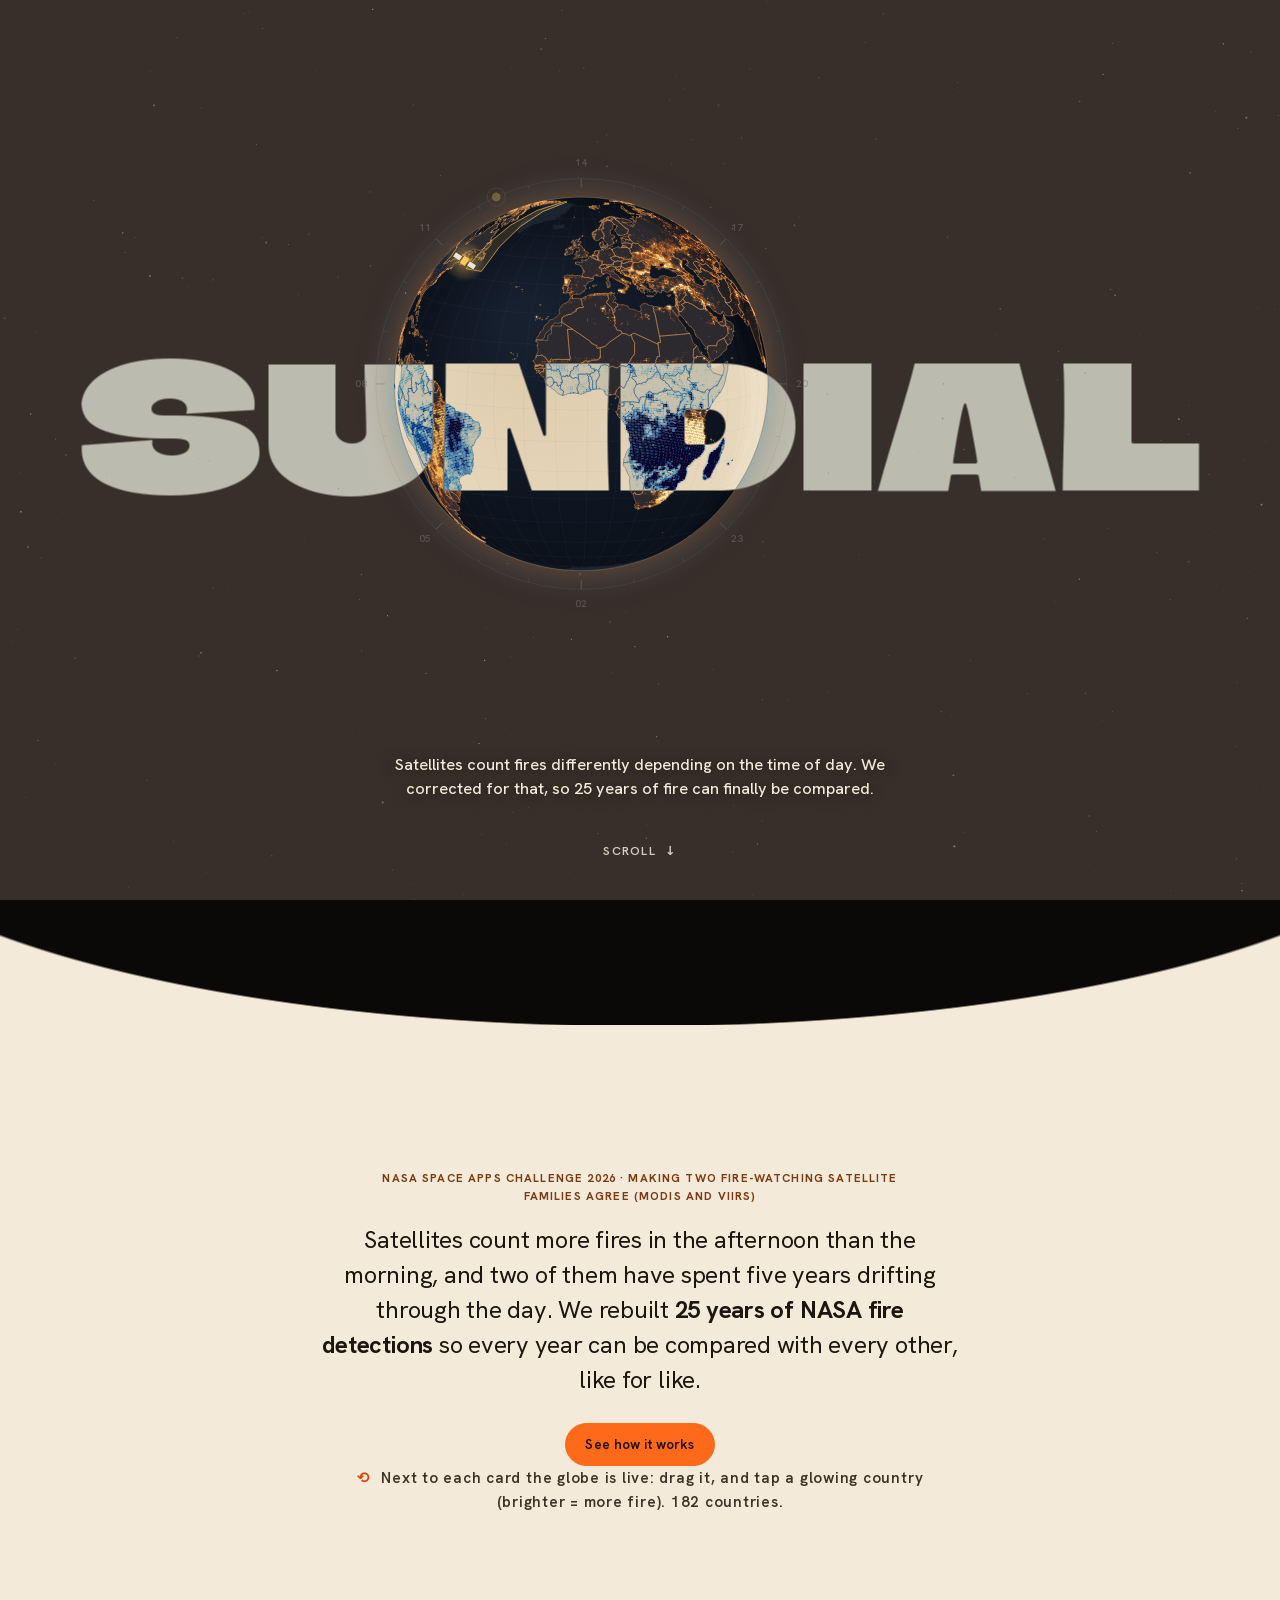
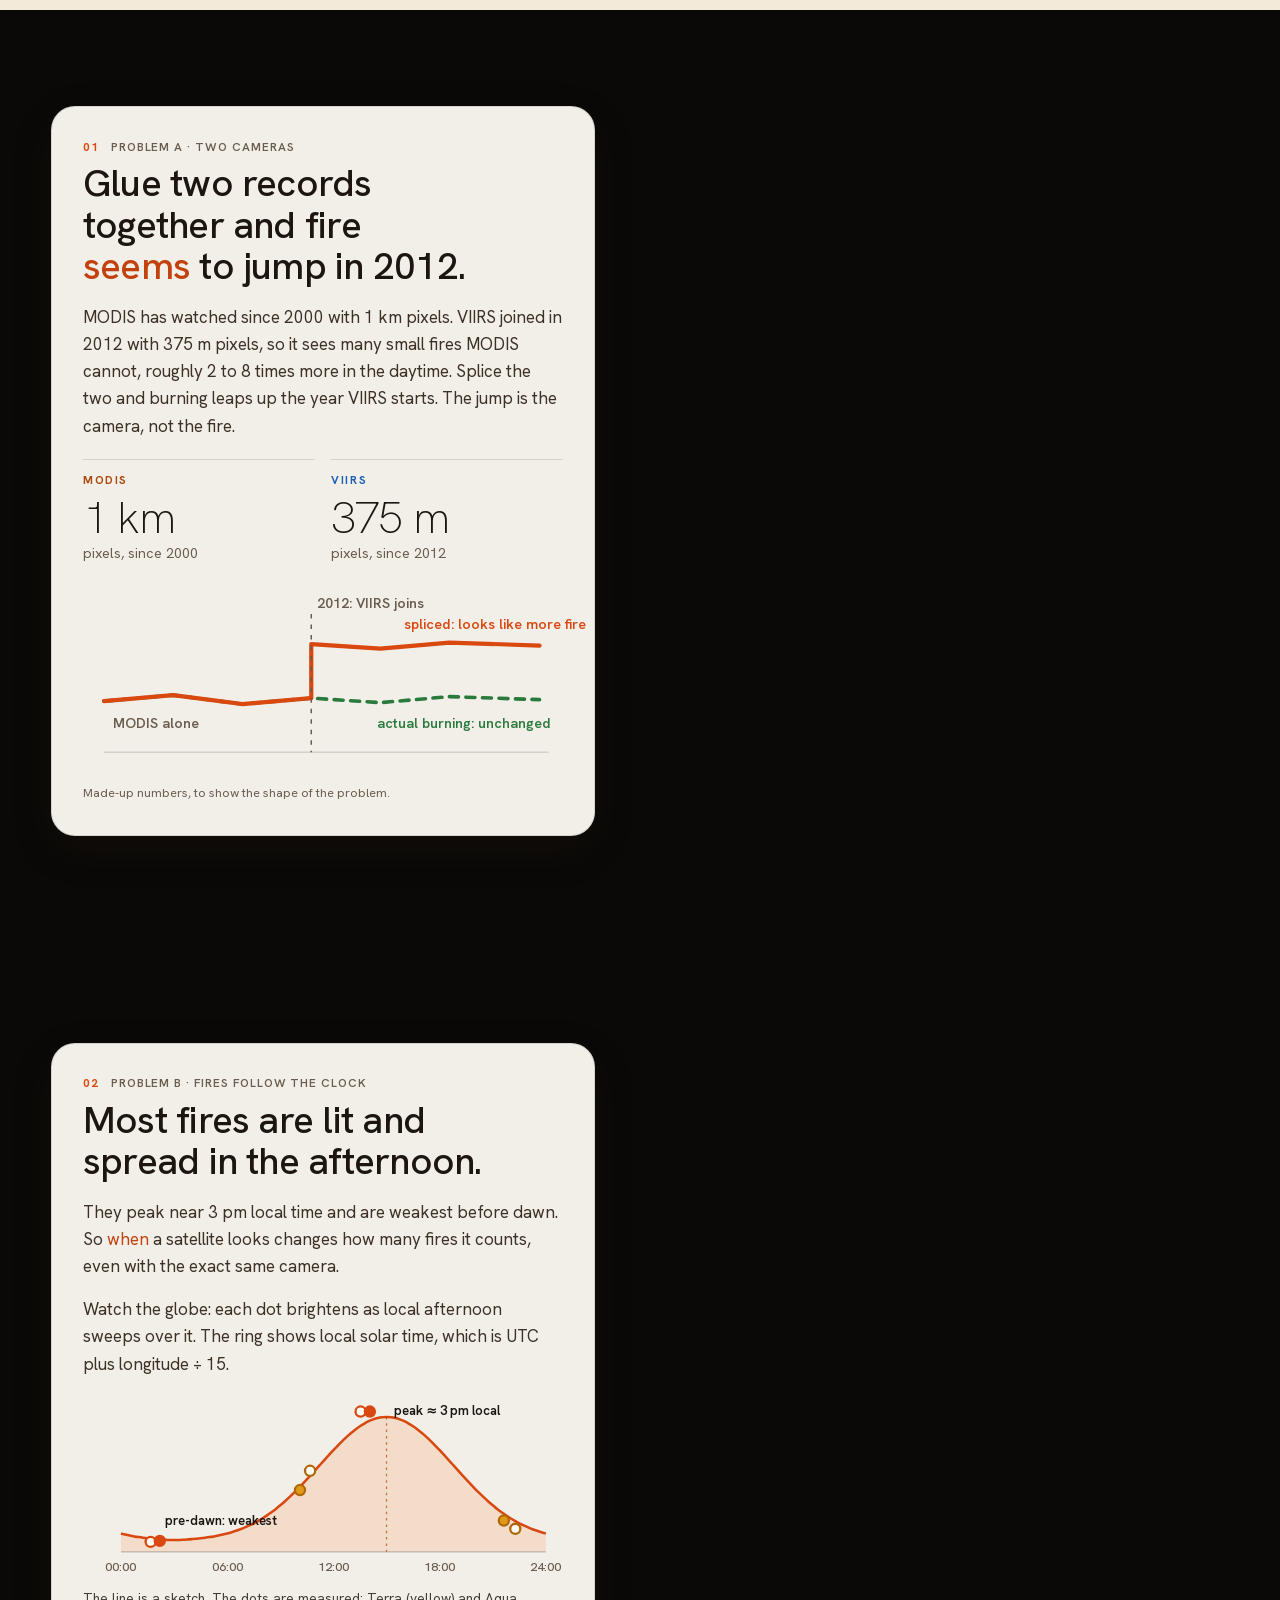
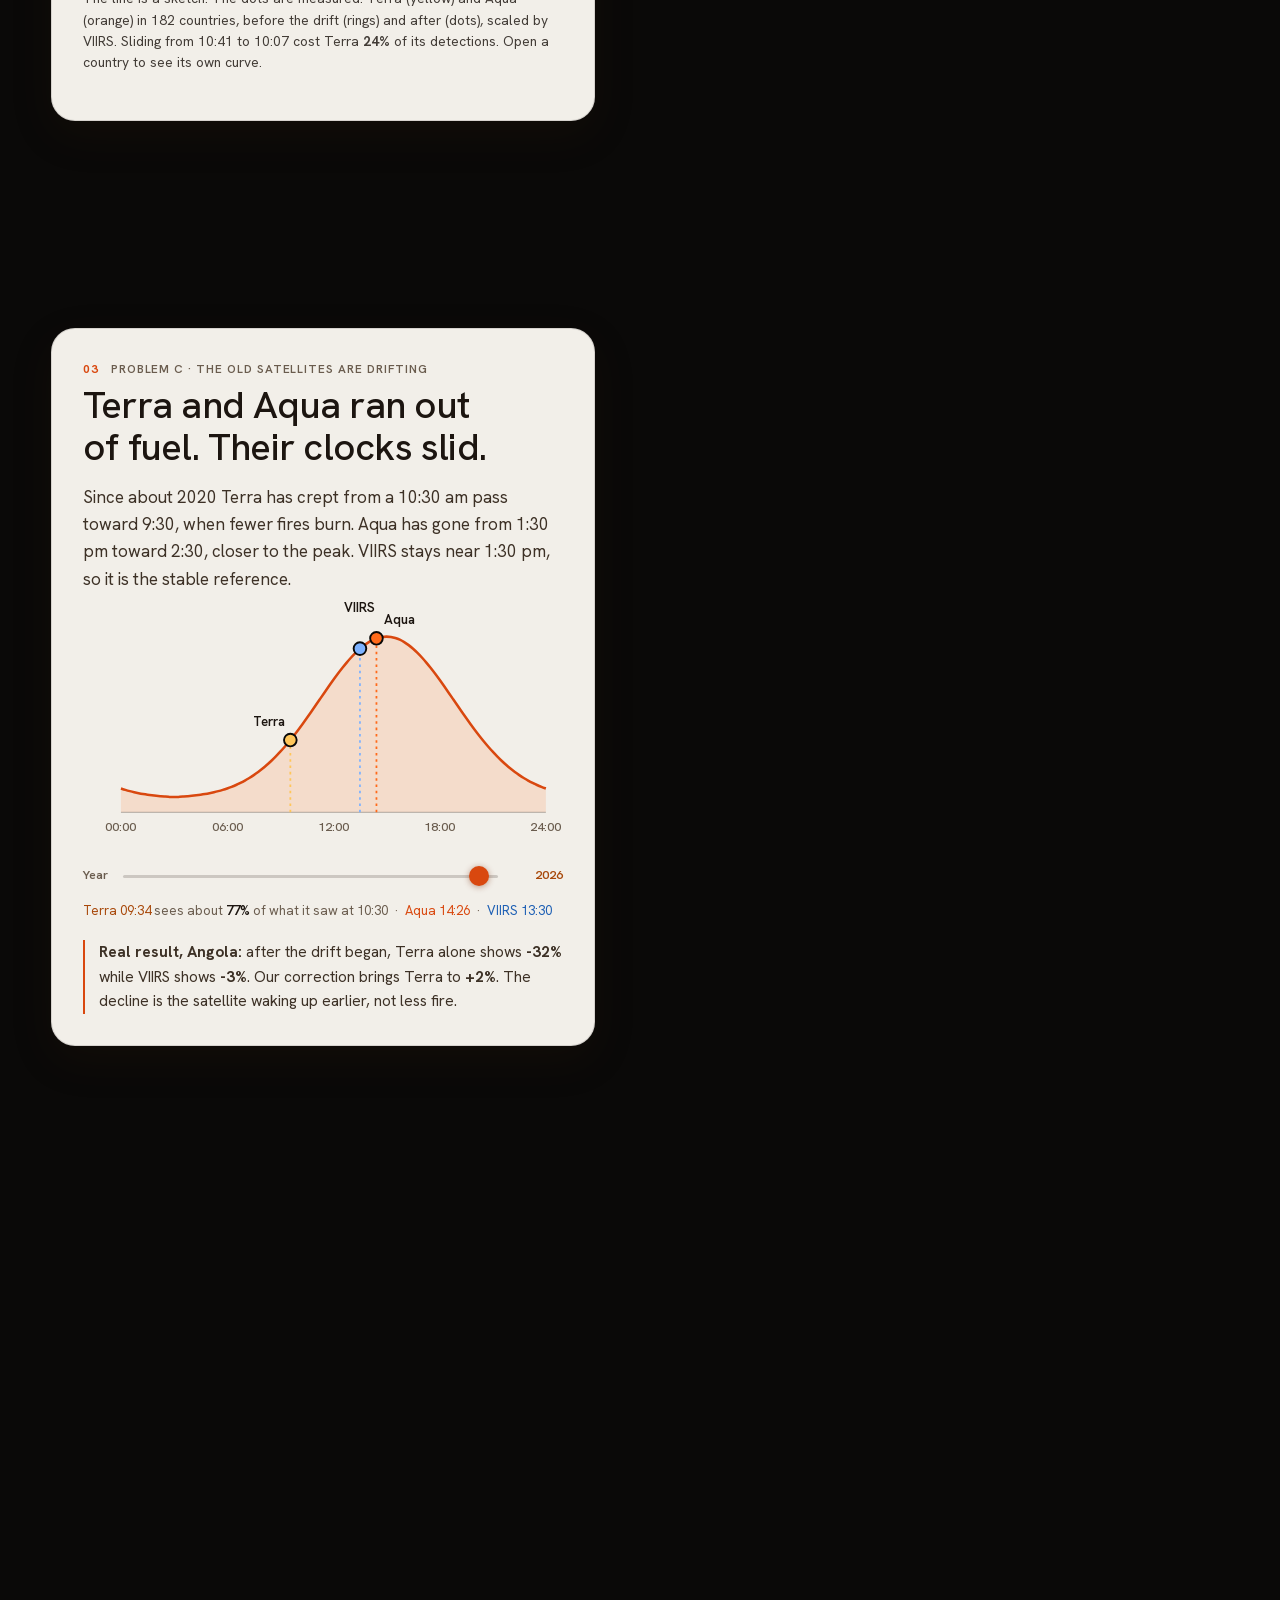
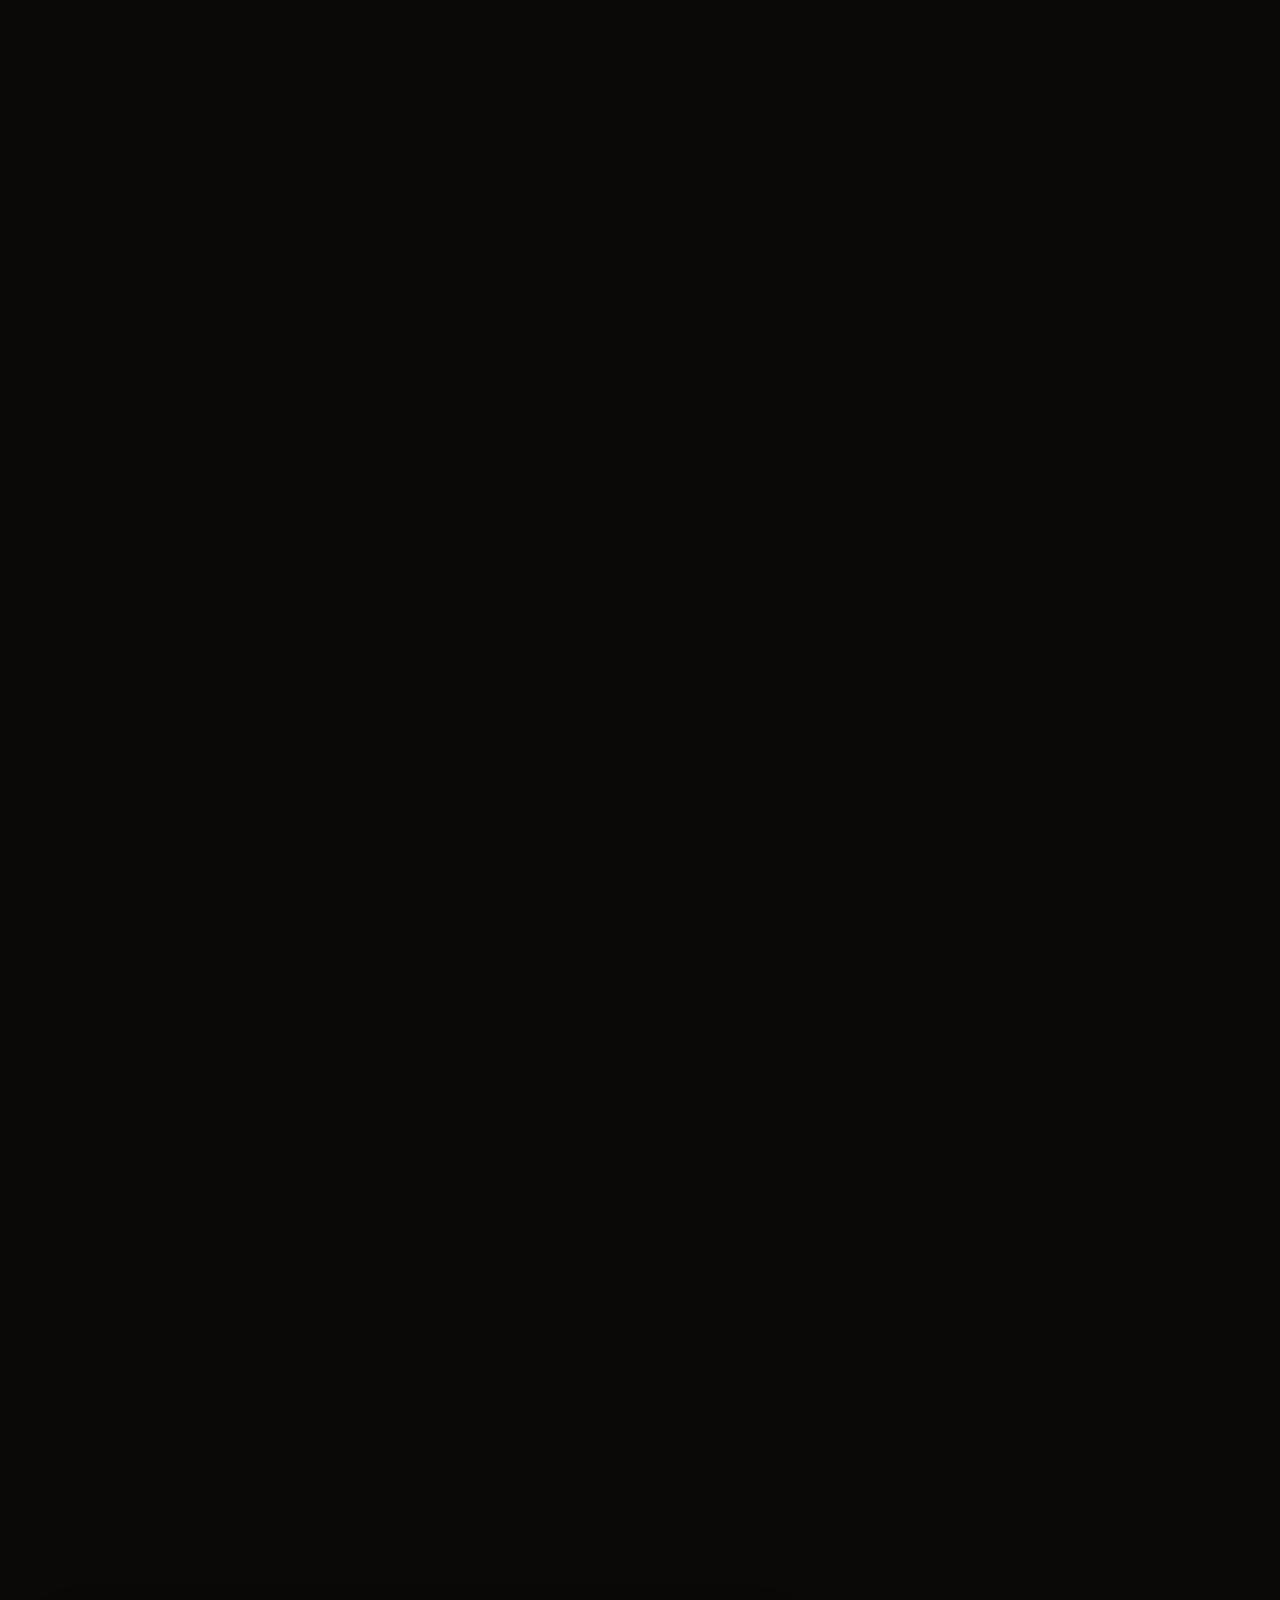
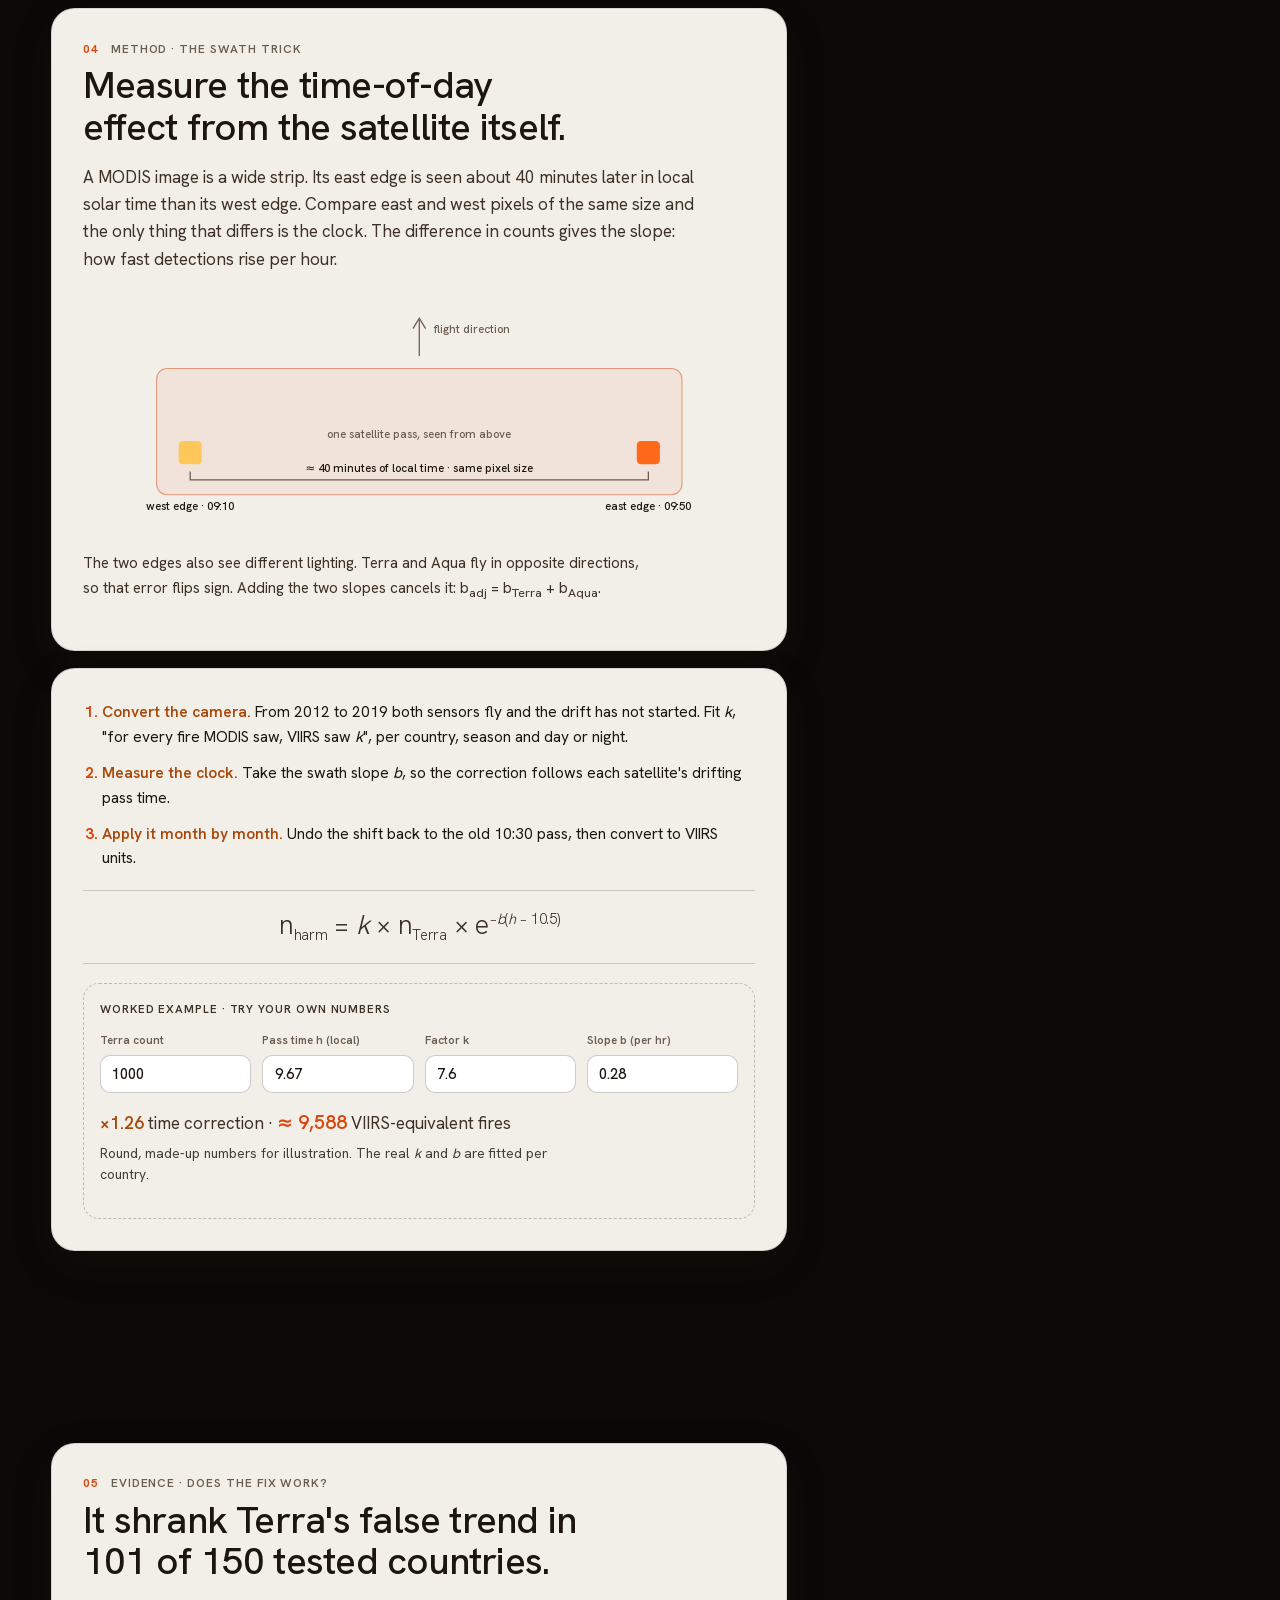
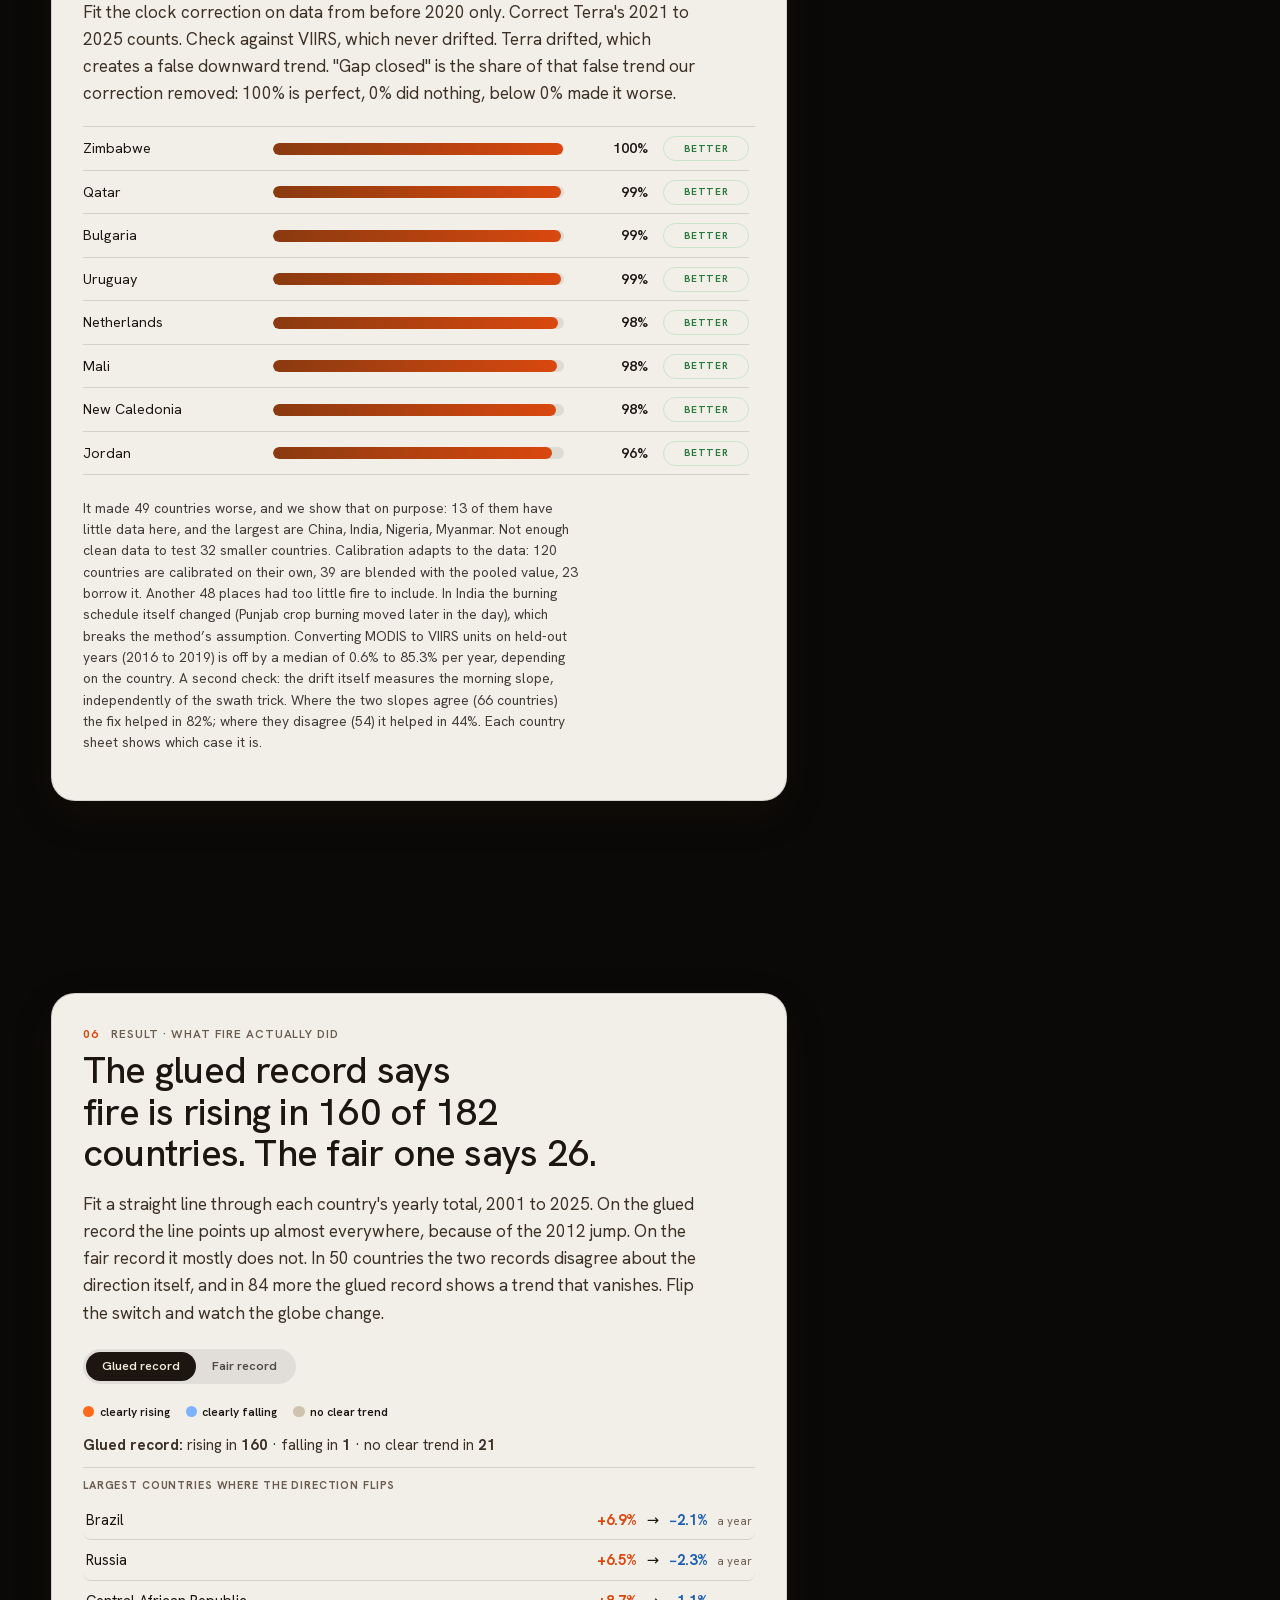
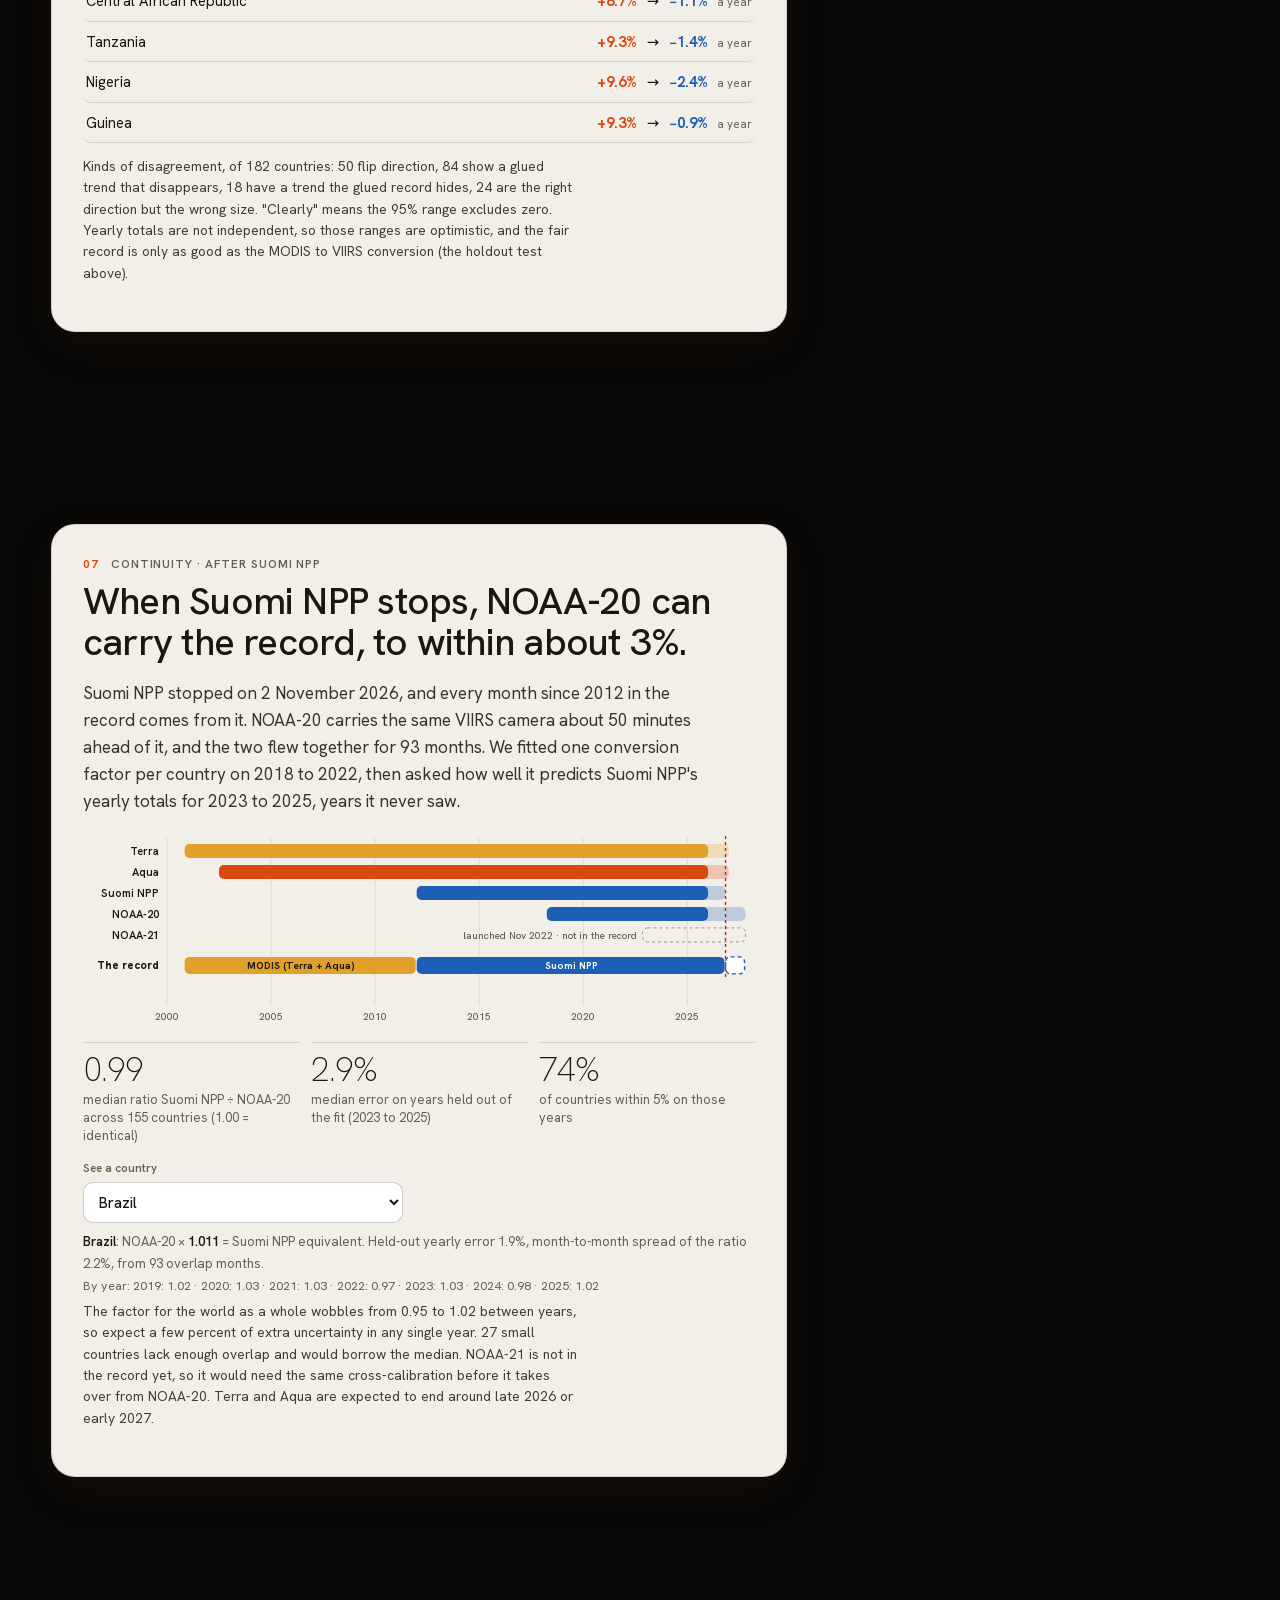
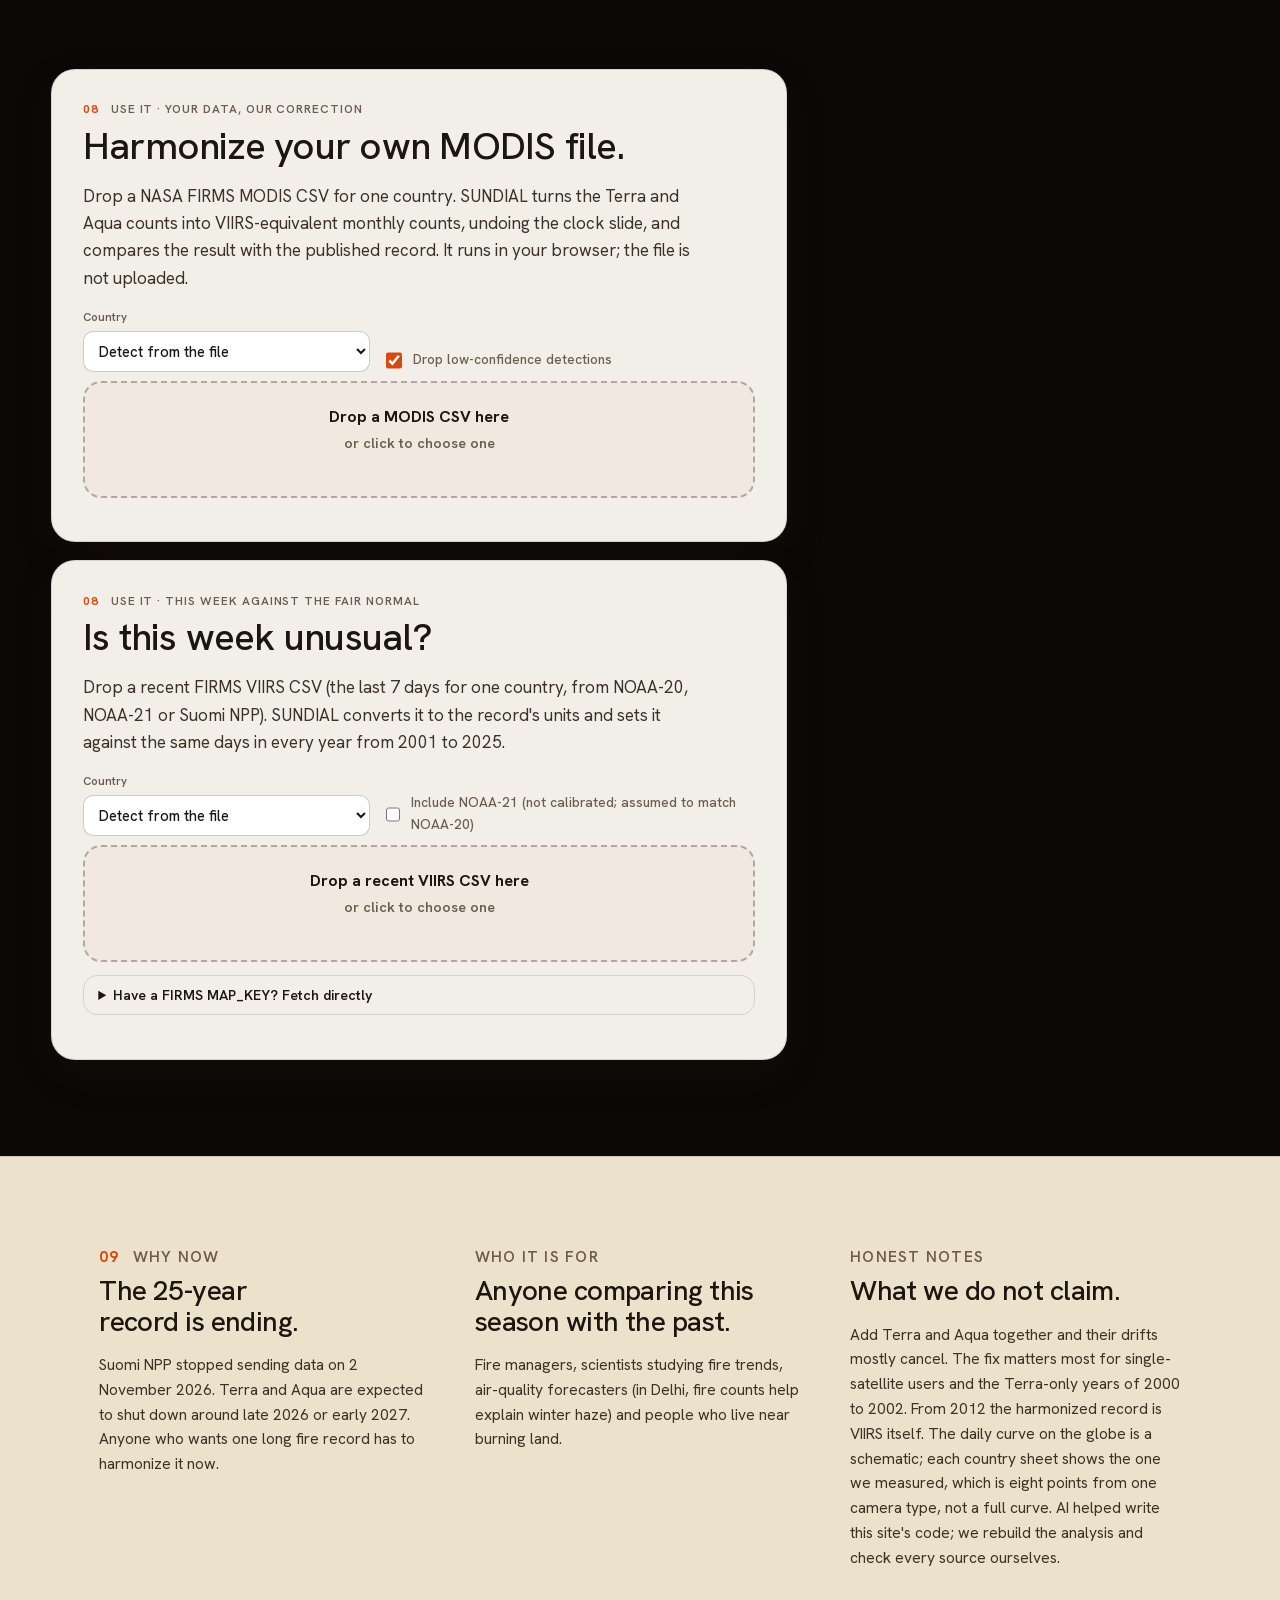
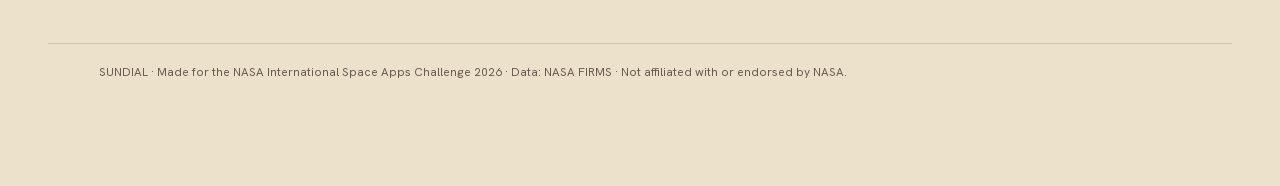
==== commit 9dc0837b: "Match the published record's filters in the FIRMS reader The pipeline keeps vegetation fires only (t" ====
--- a/sundial/index.html
+++ b/sundial/index.html
@@ -208,7 +208,7 @@
       <p>Drop a NASA FIRMS MODIS CSV for one country. SUNDIAL turns the Terra and Aqua counts into VIIRS-equivalent monthly counts, undoing the clock slide, and compares the result with the published record. It runs in your browser; the file is not uploaded.</p>
       <div class="tool-row">
         <label>Country<select id="hz-country"><option value="">Detect from the file</option></select></label>
-        <label class="chk"><input type="checkbox" id="hz-low"> Drop low-confidence detections</label>
+        <label class="chk"><input type="checkbox" id="hz-low" checked> Drop low-confidence detections</label>
       </div>
       <label class="drop" id="hz-drop" for="hz-file"><input type="file" id="hz-file" accept=".csv,text/csv,text/plain"><b>Drop a MODIS CSV here</b><span>or click to choose one</span><small id="hz-prog" aria-live="polite"></small></label>
       <div class="tool-out" id="hz-out" hidden></div>
